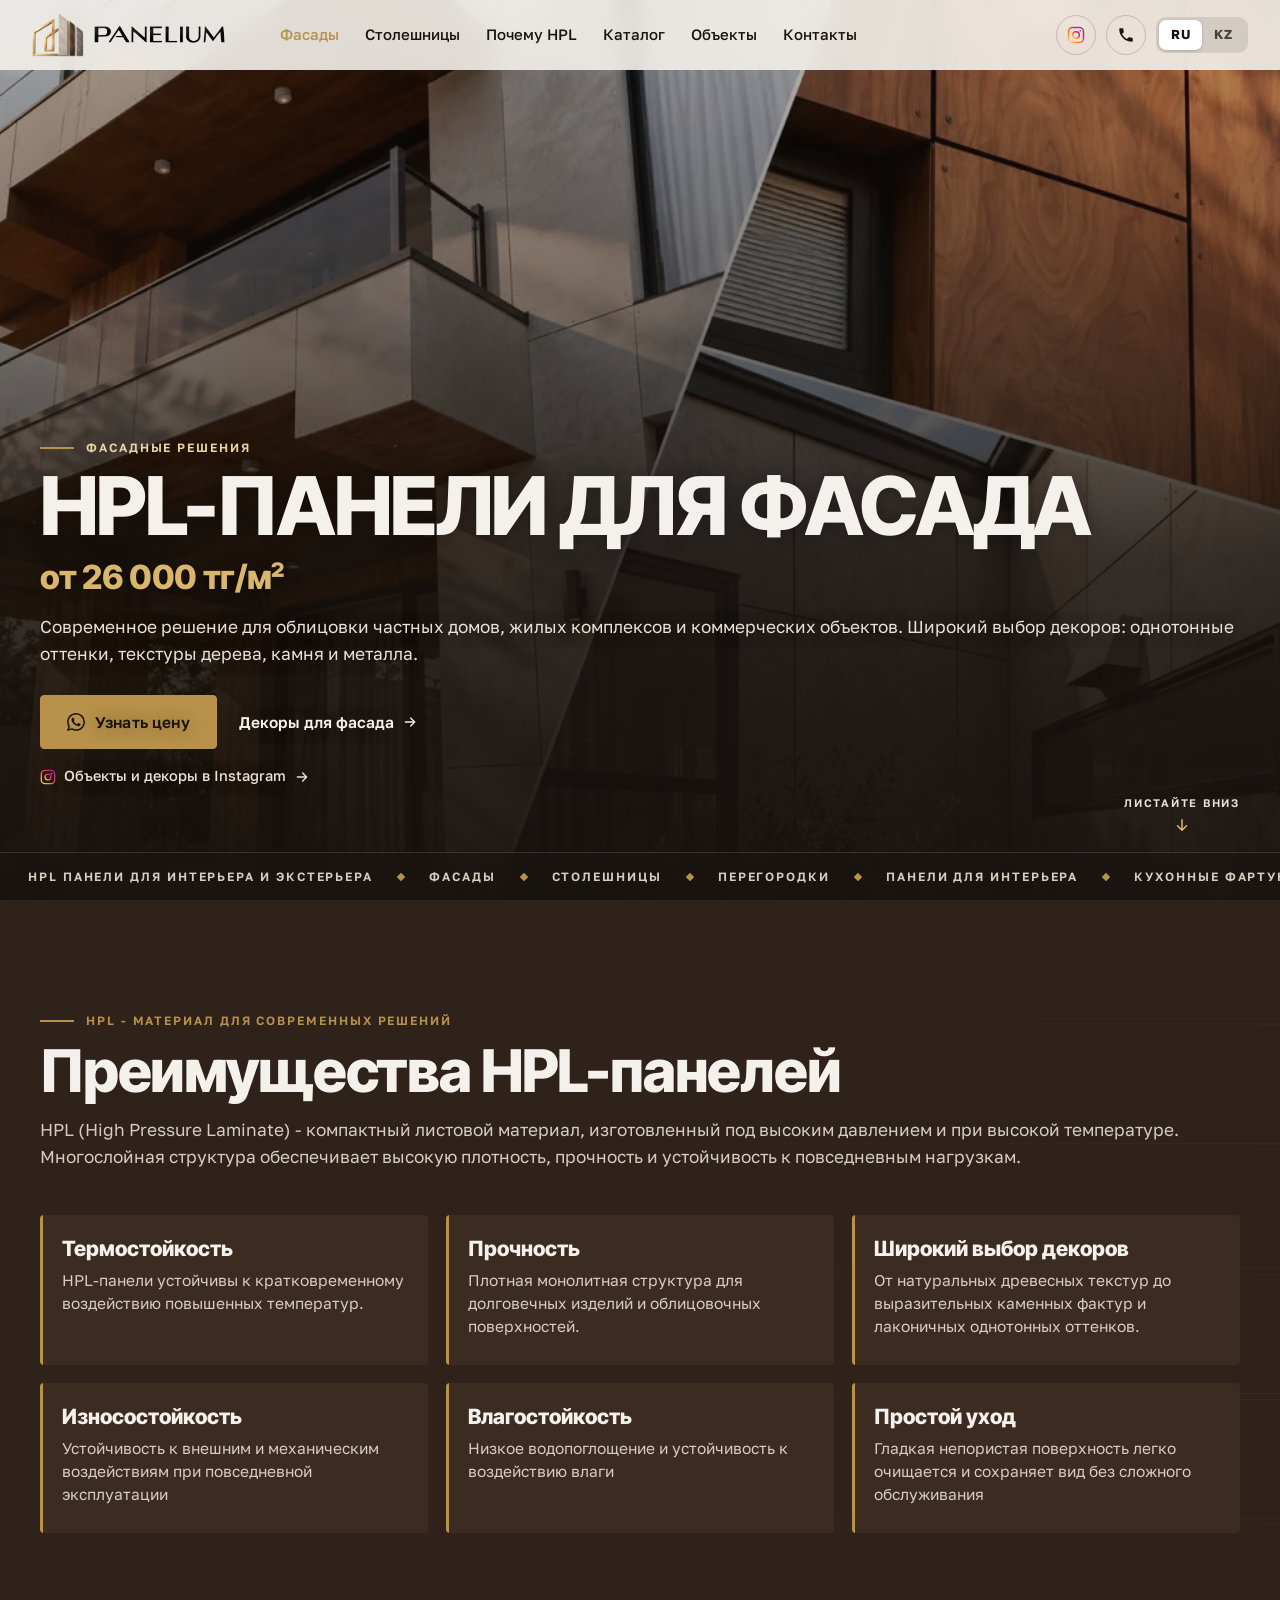
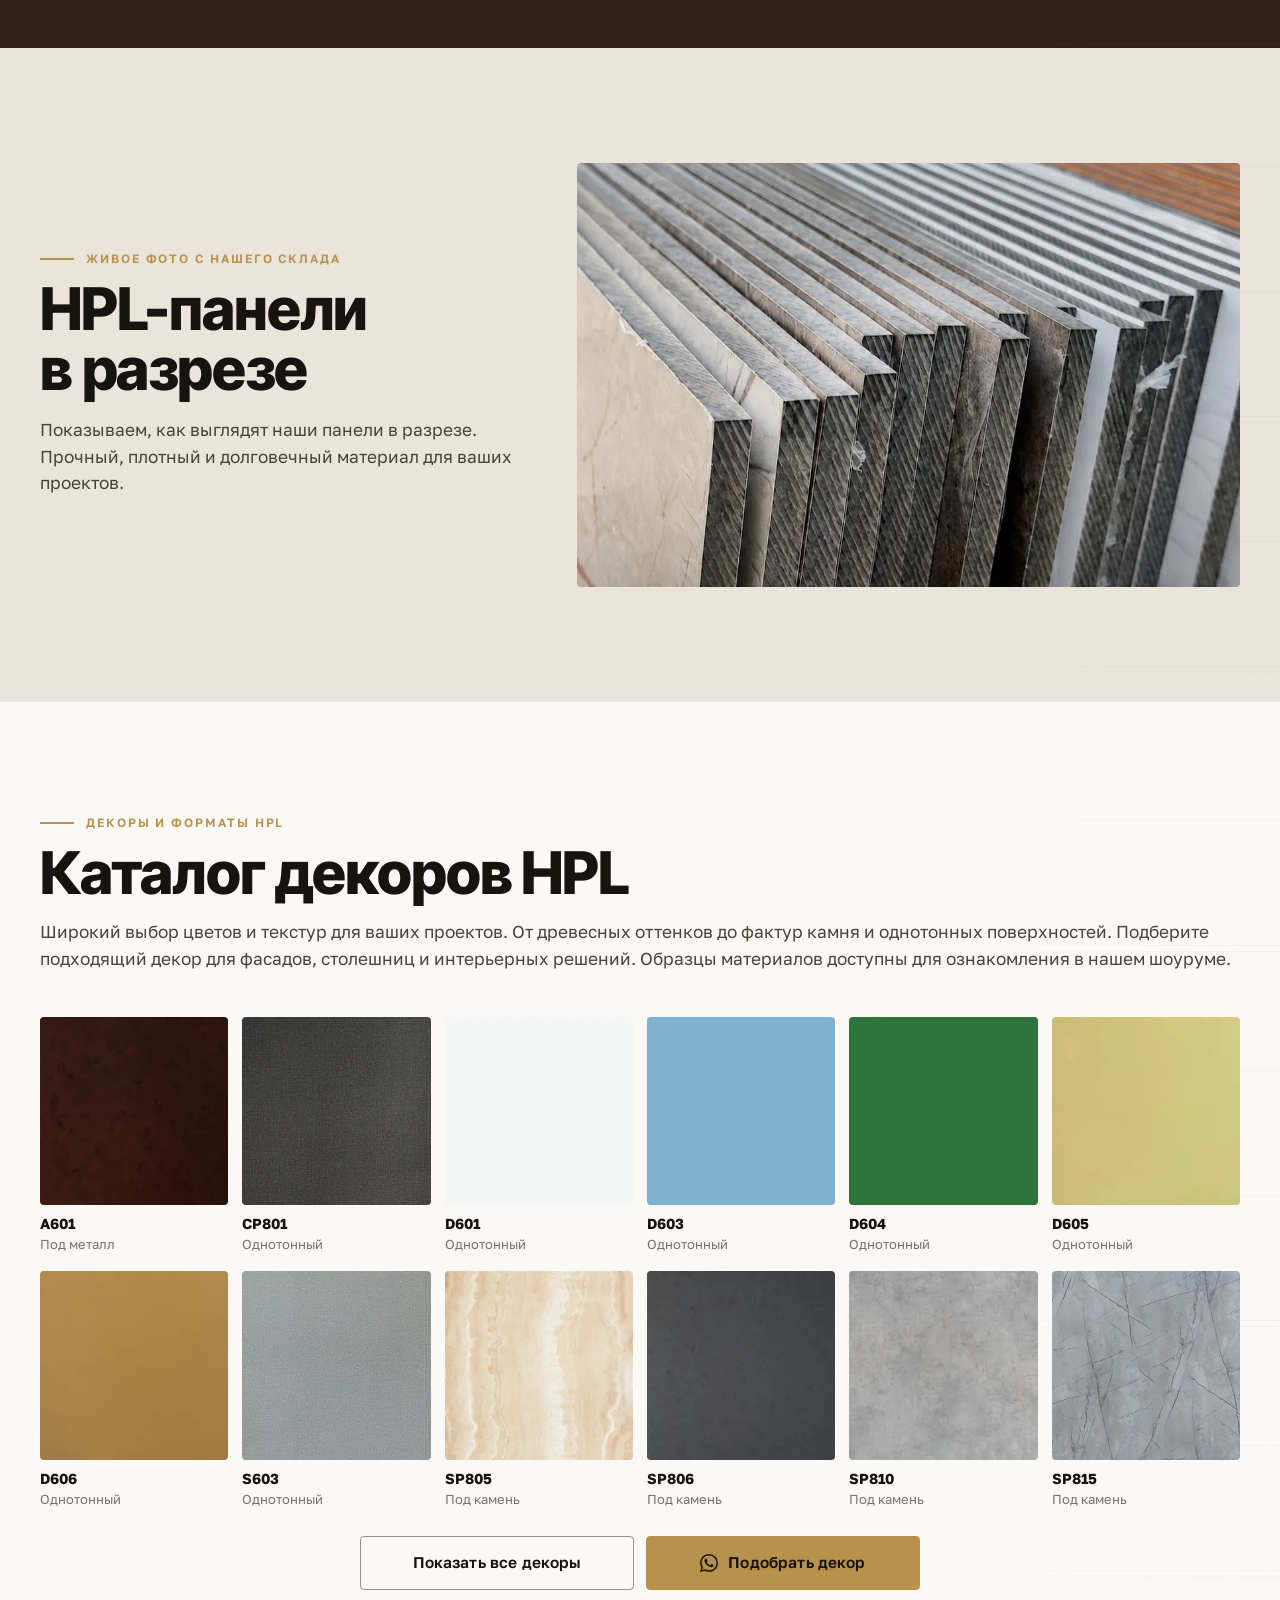
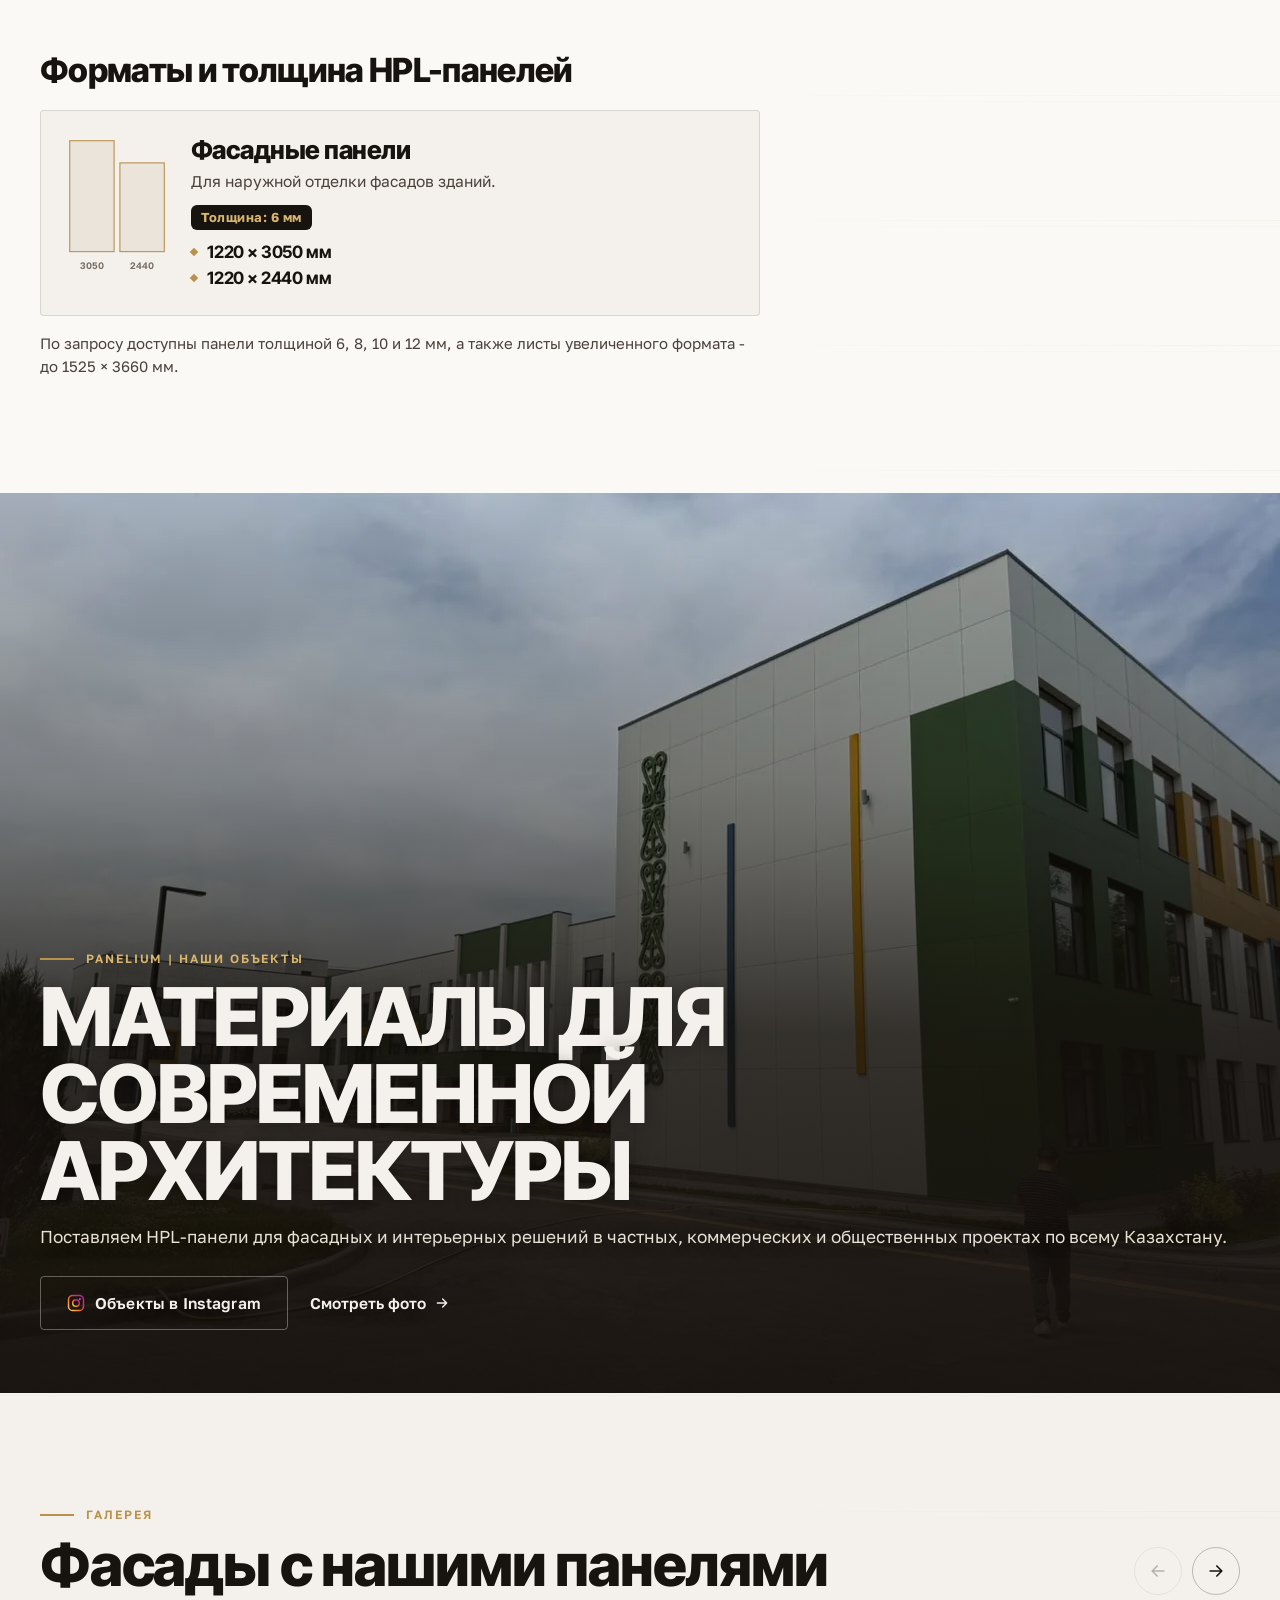
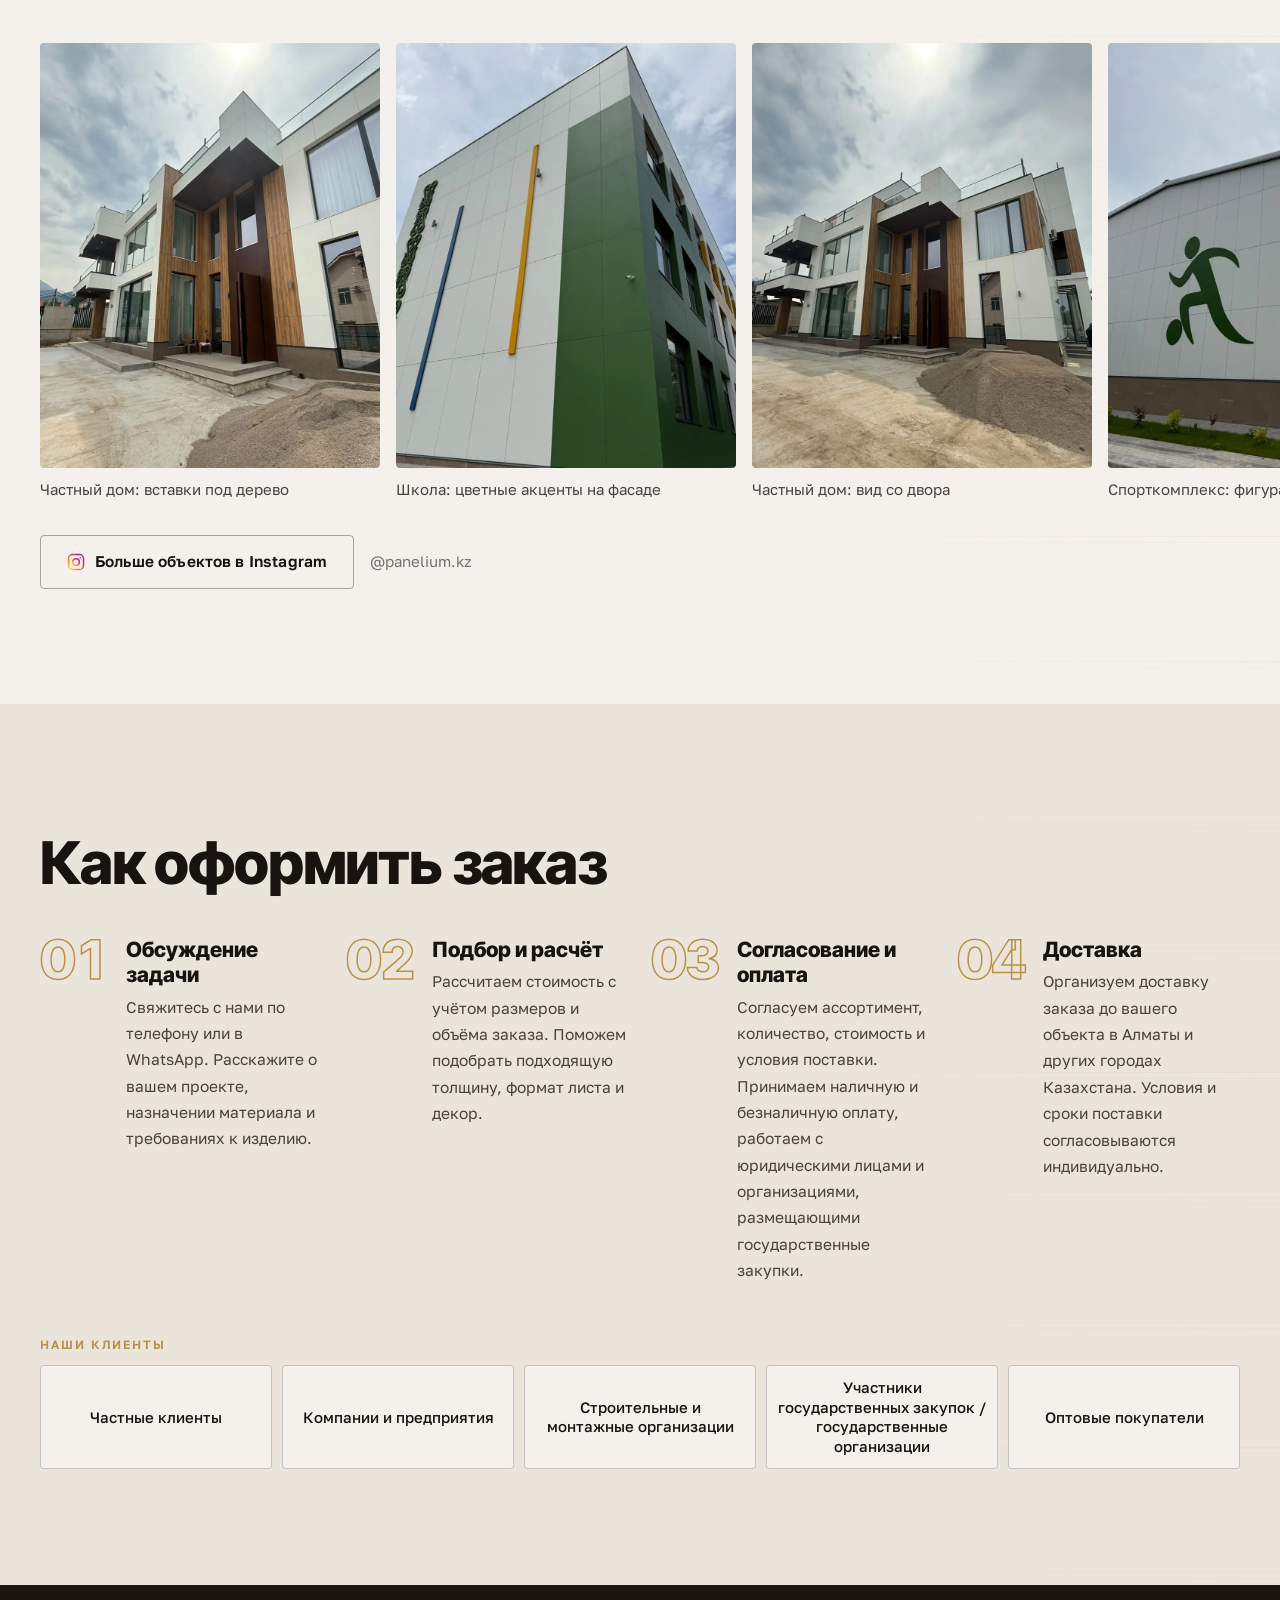
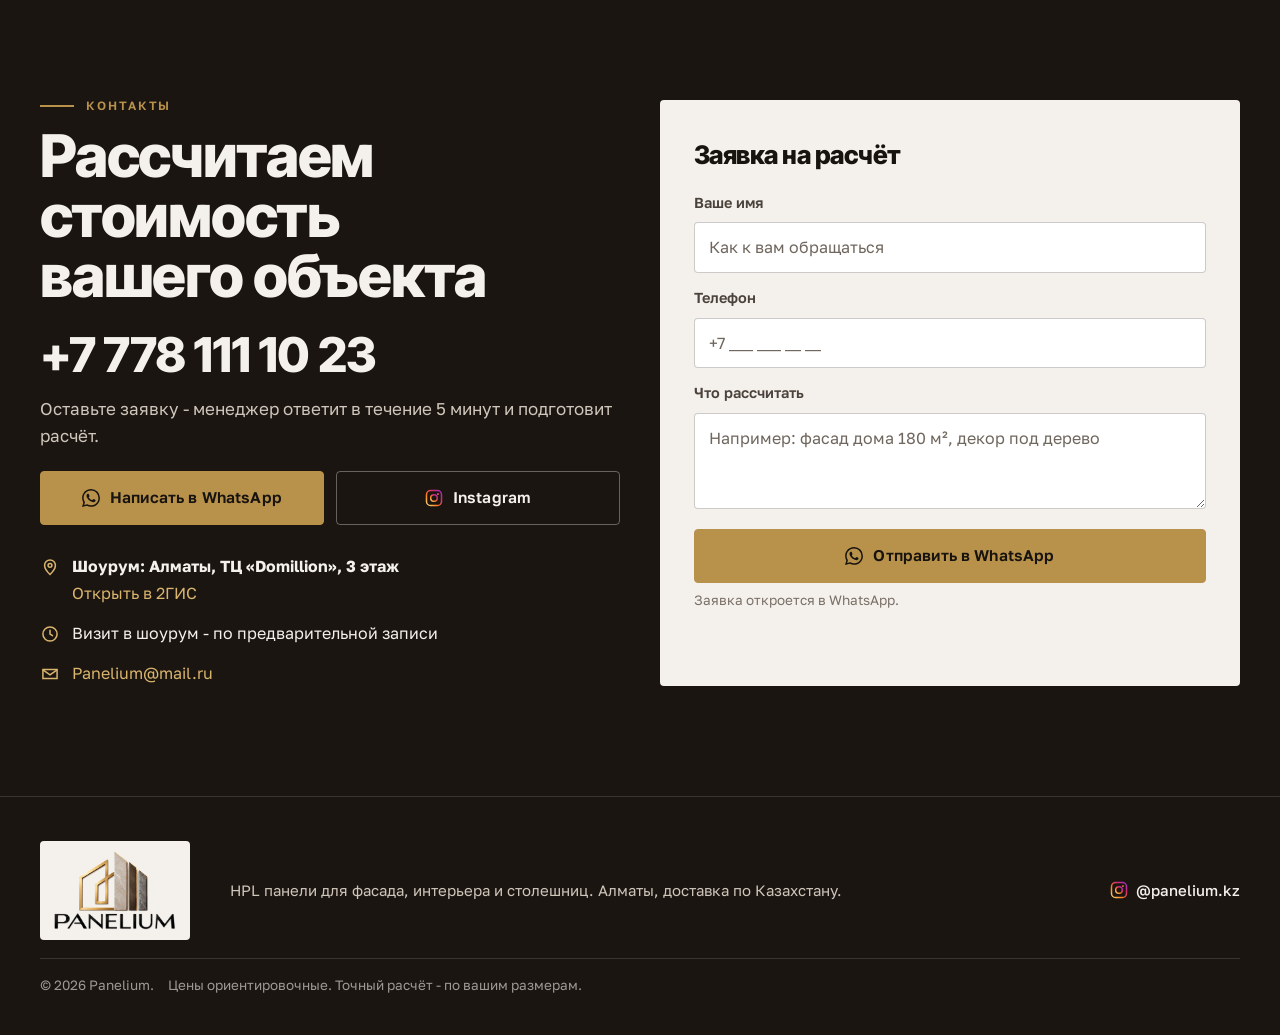
==== fasad/index.html @ 1dc23b85 "Три страницы: общая, фасад и столешницы; новый порядок блоков; без тяжёлых анимаций; мобильная верси" ====
<!doctype html>
<html lang="ru">
<head>
<meta charset="utf-8">
<meta name="viewport" content="width=device-width, initial-scale=1, viewport-fit=cover">
<title>HPL панели для фасада в Алматы - от 26 000 тг/м² | Panelium</title>
<meta name="description" content="HPL панели для фасада от 26 000 тг/м²: облицовка частных домов, ЖК и коммерческих объектов. 40 декоров - однотонные, дерево, камень, металл. Шоурум в Алматы, доставка по Казахстану.">
<link rel="canonical" href="https://songokura.github.io/panelium/fasad/">
<meta name="theme-color" content="#F4F1EC">
<meta property="og:type" content="website">
<meta property="og:locale" content="ru_RU">
<meta property="og:site_name" content="Panelium">
<meta property="og:title" content="HPL панели для фасада в Алматы - от 26 000 тг/м² | Panelium">
<meta property="og:description" content="Фасадные HPL панели от 26 000 тг/м². 40 декоров, шоурум в Алматы, доставка по Казахстану.">
<meta property="og:url" content="https://songokura.github.io/panelium/fasad/">
<meta property="og:image" content="https://songokura.github.io/panelium/assets/og-image.jpg">
<meta property="og:image:width" content="1200">
<meta property="og:image:height" content="630">
<meta name="twitter:card" content="summary_large_image">
<meta name="twitter:title" content="HPL панели для фасада в Алматы - от 26 000 тг/м² | Panelium">
<meta name="twitter:description" content="Фасадные HPL панели от 26 000 тг/м². 40 декоров, шоурум в Алматы, доставка по Казахстану.">
<meta name="twitter:image" content="https://songokura.github.io/panelium/assets/og-image.jpg">
<link rel="icon" href="../favicon.ico" sizes="16x16 32x32 48x48">
<link rel="icon" href="../assets/icon-192.png" type="image/png" sizes="192x192">
<link rel="apple-touch-icon" href="../assets/apple-touch-icon.png">
<link rel="preconnect" href="https://fonts.googleapis.com">
<link rel="preconnect" href="https://fonts.gstatic.com" crossorigin>
<link rel="stylesheet" href="https://fonts.googleapis.com/css2?family=Inter+Tight:wght@500;800&family=Golos+Text:wght@400;500;600&display=swap">
<link rel="preload" as="image" href="../assets/img/fasad-kollazh-wide.webp" media="(min-width: 761px)" fetchpriority="high">
<link rel="preload" as="image" href="../assets/img/fasad-kollazh-tall.webp" media="(max-width: 760px)" fetchpriority="high">
<link rel="stylesheet" href="../styles.css?v=20261016-6">
<script type="application/ld+json">
{
  "@context": "https://schema.org",
  "@type": "LocalBusiness",
  "name": "Panelium",
  "description": "HPL панели для фасада, интерьера, столешниц и перегородок. Шоурум в Алматы, доставка по Казахстану.",
  "url": "https://songokura.github.io/panelium/",
  "image": "https://songokura.github.io/panelium/assets/og-image.jpg",
  "logo": "https://songokura.github.io/panelium/assets/logo-full.webp",
  "telephone": "+77781111023",
  "email": "Panelium@mail.ru",
  "priceRange": "от 26 000 KZT за м2",
  "address": {
    "@type": "PostalAddress",
    "streetAddress": "ТЦ «Domillion», 3 этаж",
    "addressLocality": "Алматы",
    "addressCountry": "KZ"
  },
  "areaServed": "Казахстан",
  "sameAs": ["https://www.instagram.com/panelium.kz/"],
  "makesOffer": [
    {"@type": "Offer", "name": "HPL панели для фасада", "price": "26000", "priceCurrency": "KZT", "unitText": "м2"},
    {"@type": "Offer", "name": "HPL столешницы", "price": "140000", "priceCurrency": "KZT", "unitText": "лист"}
  ]
}
</script>
<script src="https://lead-bot.sultan-askarov-kz.workers.dev/t.js" data-site="panelium" defer></script>
</head>
<body data-page="fasad">
<svg width="0" height="0" style="position:absolute" aria-hidden="true" focusable="false">
  <symbol id="ic-wa" viewBox="0 0 24 24"><path fill="currentColor" d="M17.472 14.382c-.297-.149-1.758-.867-2.03-.967-.273-.099-.471-.148-.67.15-.197.297-.767.966-.94 1.164-.173.199-.347.223-.644.075-.297-.15-1.255-.463-2.39-1.475-.883-.788-1.48-1.761-1.653-2.059-.173-.297-.018-.458.13-.606.134-.133.298-.347.446-.52.149-.174.198-.298.298-.497.099-.198.05-.371-.025-.52-.075-.149-.669-1.612-.916-2.207-.242-.579-.487-.5-.669-.51-.173-.008-.371-.01-.57-.01-.198 0-.52.074-.792.372-.272.297-1.04 1.016-1.04 2.479 0 1.462 1.065 2.875 1.213 3.074.149.198 2.096 3.2 5.077 4.487.709.306 1.262.489 1.694.625.712.227 1.36.195 1.871.118.571-.085 1.758-.719 2.006-1.413.248-.694.248-1.289.173-1.413-.074-.124-.272-.198-.57-.347m-5.421 7.403h-.004a9.87 9.87 0 0 1-5.031-1.378l-.361-.214-3.741.982.998-3.648-.235-.374a9.86 9.86 0 0 1-1.51-5.26c.001-5.45 4.436-9.884 9.888-9.884 2.64 0 5.122 1.03 6.988 2.898a9.825 9.825 0 0 1 2.893 6.994c-.003 5.45-4.437 9.884-9.885 9.884m8.413-18.297A11.815 11.815 0 0 0 12.05 0C5.495 0 .16 5.335.157 11.892c0 2.096.547 4.142 1.588 5.945L.057 24l6.305-1.654a11.882 11.882 0 0 0 5.683 1.448h.005c6.554 0 11.89-5.335 11.893-11.893a11.821 11.821 0 0 0-3.48-8.413Z"/></symbol>
  <symbol id="ic-ig" viewBox="0 0 24 24">
    <defs><linearGradient id="igg" x1="0" y1="1" x2="1" y2="0"><stop offset="0" stop-color="#FEDA75"/><stop offset=".35" stop-color="#FA7E1E"/><stop offset=".7" stop-color="#D62976"/><stop offset="1" stop-color="#962FBF"/></linearGradient></defs>
    <rect x="2" y="2" width="20" height="20" rx="5.5" fill="none" stroke="url(#igg)" stroke-width="2"/>
    <circle cx="12" cy="12" r="4.4" fill="none" stroke="url(#igg)" stroke-width="2"/>
    <circle cx="17.4" cy="6.6" r="1.3" fill="url(#igg)"/>
  </symbol>
  <symbol id="ic-tel" viewBox="0 0 24 24"><path fill="currentColor" d="M6.6 10.8a15.1 15.1 0 0 0 6.6 6.6l2.2-2.2c.3-.3.7-.4 1-.2 1.1.4 2.3.6 3.6.6.6 0 1 .4 1 1V20c0 .6-.4 1-1 1A17 17 0 0 1 3 4c0-.6.4-1 1-1h3.5c.6 0 1 .4 1 1 0 1.3.2 2.5.6 3.6.1.3 0 .7-.2 1l-2.3 2.2Z"/></symbol>
  <symbol id="ic-arr" viewBox="0 0 24 24"><path fill="none" stroke="currentColor" stroke-width="2" stroke-linecap="round" stroke-linejoin="round" d="M5 12h14M13 6l6 6-6 6"/></symbol>
  <symbol id="ic-mail" viewBox="0 0 24 24"><path fill="none" stroke="currentColor" stroke-width="1.8" d="M3.5 6.5h17v11h-17z"/><path fill="none" stroke="currentColor" stroke-width="1.8" d="m3.5 7 8.5 6 8.5-6"/></symbol>
  <symbol id="ic-pin" viewBox="0 0 24 24"><path fill="none" stroke="currentColor" stroke-width="1.8" d="M12 21s-6.5-6-6.5-11a6.5 6.5 0 0 1 13 0c0 5-6.5 11-6.5 11Z"/><circle cx="12" cy="10" r="2.3" fill="none" stroke="currentColor" stroke-width="1.8"/></symbol>
  <symbol id="ic-clock" viewBox="0 0 24 24"><circle cx="12" cy="12" r="8.5" fill="none" stroke="currentColor" stroke-width="1.8"/><path fill="none" stroke="currentColor" stroke-width="1.8" stroke-linecap="round" d="M12 7.5V12l3 2"/></symbol>
</svg>

<a class="skip" href="#pochemu" data-i="skip">К содержанию</a>

<header class="hdr" id="hdr">
  <div class="hdr-in">
    <a class="brand" href="../" aria-label="Panelium - на главную" data-i-aria="brand.aria">
      <img class="brand-sign" src="../assets/logo-sign.webp" width="120" height="104" alt="" decoding="async">
      <img class="brand-word" src="../assets/logo-word.webp" width="240" height="33" alt="Panelium" decoding="async">
    </a>
    <nav class="nav" aria-label="Разделы сайта" data-i-aria="nav.aria">
      <a href="../fasad/" aria-current="page" data-i="nav.fasad">Фасады</a>
      <a href="../stoleshnitsy/" data-i="nav.stol">Столешницы</a>
      <a href="#pochemu" data-i="nav.hpl">Почему HPL</a>
      <a href="#dekory" data-i="nav.katalog">Каталог</a>
      <a href="#raboty" data-i="nav.obekty">Объекты</a>
      <a href="#kontakty" data-i="nav.kontakty">Контакты</a>
    </nav>
    <div class="hdr-right">
      <a class="ico ico-ig" href="https://www.instagram.com/panelium.kz/" target="_blank" rel="noopener" aria-label="Instagram Panelium" data-i-aria="ig.aria"><svg width="18" height="18"><use href="#ic-ig"/></svg></a>
      <a class="ico ico-tel" href="tel:+77781111023" aria-label="Позвонить +7 778 111 10 23" data-i-aria="tel.aria"><svg width="18" height="18"><use href="#ic-tel"/></svg></a>
      <div class="lang" role="group" aria-label="Язык сайта" data-i-aria="lang.aria">
        <button type="button" data-lang="ru" class="is-active" aria-pressed="true" lang="ru">RU</button>
        <button type="button" data-lang="kk" aria-pressed="false">KZ</button>
      </div>
      <button class="burger" type="button" aria-label="Меню" data-i-aria="menu.aria" aria-expanded="false" aria-controls="menu"><span></span><span></span></button>
    </div>
  </div>
</header>

<div class="menu" id="menu" hidden>
  <nav class="menu-in" aria-label="Мобильное меню" data-i-aria="menu.nav">
    <a href="../fasad/" aria-current="page" data-i="m.fasad">HPL для фасада</a>
    <a href="../stoleshnitsy/" data-i="m.stol">HPL для столешниц</a>
    <a href="#pochemu" data-i="m.hpl">Почему HPL</a>
    <a href="#dekory" data-i="m.dekor">Декоры и размеры</a>
    <a href="#raboty" data-i="m.obekty">Объекты</a>
    <a href="#kak" data-i="m.kak">Как купить</a>
    <a href="#kontakty" data-i="m.kontakty">Контакты и шоурум</a>
    <div class="menu-foot">
      <a class="btn btn-solid" href="tel:+77781111023"><svg width="18" height="18"><use href="#ic-tel"/></svg><span>+7 778 111 10 23</span></a>
      <a class="btn btn-wa" data-wa="default" href="https://wa.me/77781111023"><svg width="18" height="18"><use href="#ic-wa"/></svg><span data-i="cta.wa">Написать в WhatsApp</span></a>
      <a class="btn btn-ghost" href="https://www.instagram.com/panelium.kz/" target="_blank" rel="noopener"><svg width="18" height="18"><use href="#ic-ig"/></svg><span>Instagram</span></a>
    </div>
  </nav>
</div>

<main id="main">

<!-- ГЕРОЙ: ФАСАД -->
<div class="pw pw-hero" id="top">
  <section class="plate pl-hero pl-sub t-night" data-theme="dark">
    <div class="ph" aria-hidden="true">
      <picture>
        <source media="(max-width: 760px)" srcset="../assets/img/fasad-kollazh-tall.webp">
        <img src="../assets/img/fasad-kollazh-wide.webp" width="1280" height="720" alt="" fetchpriority="high" decoding="async">
      </picture>
    </div>
    <div class="grad" aria-hidden="true"></div>
    <div class="pl-in hero-in">
      <div class="txt hero-txt">
        <p class="kick"><span class="dash"></span><span data-i="f.kick">Фасадные решения</span></p>
        <h1 class="sub-h1" data-i="f.h2">HPL-панели для фасада</h1>
        <p class="price"><span data-i="f.price">от 26 000 тг/м²</span></p>
        <p class="lead" data-i="f.lead">Современное решение для облицовки частных домов, жилых комплексов и коммерческих объектов. Широкий выбор декоров: однотонные оттенки, текстуры дерева, камня и металла.</p>
        <div class="cta">
          <a class="btn btn-wa" data-wa="fasad" href="https://wa.me/77781111023"><svg width="18" height="18"><use href="#ic-wa"/></svg><span data-i="cta.price">Узнать цену</span></a>
          <a class="lnk" href="#dekory"><span data-i="f.more">Декоры для фасада</span><svg width="16" height="16"><use href="#ic-arr"/></svg></a>
        </div>
        <a class="iglink" href="https://www.instagram.com/panelium.kz/" target="_blank" rel="noopener"><svg width="16" height="16"><use href="#ic-ig"/></svg><span data-i="hero.ig">Объекты и декоры в Instagram</span><svg class="arr-i" width="16" height="16"><use href="#ic-arr"/></svg></a>
      </div>
    </div>
    <a class="cue" id="cue" href="#pochemu"><span data-i="scroll">Листайте вниз</span><svg width="18" height="18"><use href="#ic-arr"/></svg></a>
    <div class="ribbon" aria-hidden="true">
      <div class="ribbon-track">
        <span data-i="rb.0">HPL панели для интерьера и экстерьера</span><span data-i="rb.1">Фасады</span><span data-i="rb.2">Столешницы</span><span data-i="rb.3">Перегородки</span><span data-i="rb.4">Панели для интерьера</span><span data-i="rb.5">Кухонные фартуки</span><span data-i="rb.6">Мебель для террас</span><span data-i="rb.7">Однотонные и фактурные декоры</span>
        <span data-i="rb.0">HPL панели для интерьера и экстерьера</span><span data-i="rb.1">Фасады</span><span data-i="rb.2">Столешницы</span><span data-i="rb.3">Перегородки</span><span data-i="rb.4">Панели для интерьера</span><span data-i="rb.5">Кухонные фартуки</span><span data-i="rb.6">Мебель для террас</span><span data-i="rb.7">Однотонные и фактурные декоры</span>
        <span data-i="rb.0">HPL панели для интерьера и экстерьера</span><span data-i="rb.1">Фасады</span><span data-i="rb.2">Столешницы</span><span data-i="rb.3">Перегородки</span><span data-i="rb.4">Панели для интерьера</span><span data-i="rb.5">Кухонные фартуки</span><span data-i="rb.6">Мебель для террас</span><span data-i="rb.7">Однотонные и фактурные декоры</span>
        <span data-i="rb.0">HPL панели для интерьера и экстерьера</span><span data-i="rb.1">Фасады</span><span data-i="rb.2">Столешницы</span><span data-i="rb.3">Перегородки</span><span data-i="rb.4">Панели для интерьера</span><span data-i="rb.5">Кухонные фартуки</span><span data-i="rb.6">Мебель для террас</span><span data-i="rb.7">Однотонные и фактурные декоры</span>
      </div>
    </div>
  </section>
</div>


<!-- ПОЧЕМУ HPL -->
<section class="sec sec-hpl t-brown" id="pochemu" data-theme="dark">
  <div class="wrap">
    <div class="head rv">
      <p class="kick"><span class="dash"></span><span data-i="h.kick">HPL - материал для современных решений</span></p>
      <h2 data-i="h.h2">Преимущества HPL-панелей</h2>
      <p class="lead" data-i="h.lead">HPL (High Pressure Laminate) - компактный листовой материал, изготовленный под высоким давлением и при высокой температуре. Многослойная структура обеспечивает высокую плотность, прочность и устойчивость к повседневным нагрузкам.</p>
    </div>
    <div class="bt-tiles rv">
        <div class="tile"><b data-i="h.f1">Термостойкость</b><span data-i="h.f1t">HPL-панели устойчивы к кратковременному воздействию повышенных температур.</span></div>
        <div class="tile"><b data-i="h.f2">Прочность</b><span data-i="h.f2t">Плотная монолитная структура для долговечных изделий и облицовочных поверхностей.</span></div>
        <div class="tile"><b data-i="h.f3">Широкий выбор декоров</b><span data-i="h.f3t">От натуральных древесных текстур до выразительных каменных фактур и лаконичных однотонных оттенков.</span></div>
        <div class="tile"><b data-i="h.t1">Износостойкость</b><span data-i="h.t1t">Устойчивость к внешним и механическим воздействиям при повседневной эксплуатации</span></div>
        <div class="tile"><b data-i="h.t2">Влагостойкость</b><span data-i="h.t2t">Низкое водопоглощение и устойчивость к воздействию влаги</span></div>
        <div class="tile"><b data-i="h.t3">Простой уход</b><span data-i="h.t3t">Гладкая непористая поверхность легко очищается и сохраняет вид без сложного обслуживания</span></div>
    </div>
  </div>
</section>

<!-- СРЕЗ -->
<section class="sec sec-srez" id="srez" data-theme="light">
  <div class="wrap srez-in">
    <div class="srez-txt rv">
      <p class="kick"><span class="dash"></span><span data-i="sr.kick">Живое фото с нашего склада</span></p>
      <h2 data-i="sr.h2">HPL-панели в разрезе</h2>
      <p class="lead" data-i="sr.lead">Показываем, как выглядят наши панели в разрезе. Прочный, плотный и долговечный материал для ваших проектов.</p>
    </div>
    <figure class="srez-ph rv"><img src="../assets/img/hpl-srez.webp" width="1000" height="639" alt="HPL панели в разрезе на складе Panelium: видна слоистая структура" data-i-alt="h.f2a" loading="lazy" decoding="async"></figure>
  </div>
</section>

<!-- ДЕКОРЫ И РАЗМЕРЫ -->
<section class="sec sec-dekor" id="dekory" data-theme="light">
  <div class="wrap">
    <div class="head rv">
      <p class="kick"><span class="dash"></span><span data-i="dk.kick">Декоры и форматы HPL</span></p>
      <h2 data-i="dk.h2">Каталог декоров HPL</h2>
      <p class="lead" data-i="dk.lead">Широкий выбор цветов и текстур для ваших проектов. От древесных оттенков до фактур камня и однотонных поверхностей. Подберите подходящий декор для фасадов, столешниц и интерьерных решений. Образцы материалов доступны для ознакомления в нашем шоуруме.</p>
    </div>
    <div class="dk-panel" id="dk-fas">
      <ul class="sw-grid">
          <li class="sw"><img src="../assets/img/dekor/fs-A601.webp" width="320" height="320" alt="" loading="lazy" decoding="async"><b>A601</b><span class="sw-n" data-i="dk.g4">Под металл</span></li>
          <li class="sw"><img src="../assets/img/dekor/fs-CP801.webp" width="320" height="320" alt="" loading="lazy" decoding="async"><b>CP801</b><span class="sw-n" data-i="dk.g1">Однотонный</span></li>
          <li class="sw"><img src="../assets/img/dekor/fs-D601.webp" width="320" height="320" alt="" loading="lazy" decoding="async"><b>D601</b><span class="sw-n" data-i="dk.g1">Однотонный</span></li>
          <li class="sw"><img src="../assets/img/dekor/fs-D603.webp" width="320" height="320" alt="" loading="lazy" decoding="async"><b>D603</b><span class="sw-n" data-i="dk.g1">Однотонный</span></li>
          <li class="sw"><img src="../assets/img/dekor/fs-D604.webp" width="320" height="320" alt="" loading="lazy" decoding="async"><b>D604</b><span class="sw-n" data-i="dk.g1">Однотонный</span></li>
          <li class="sw"><img src="../assets/img/dekor/fs-D605.webp" width="320" height="320" alt="" loading="lazy" decoding="async"><b>D605</b><span class="sw-n" data-i="dk.g1">Однотонный</span></li>
          <li class="sw"><img src="../assets/img/dekor/fs-D606.webp" width="320" height="320" alt="" loading="lazy" decoding="async"><b>D606</b><span class="sw-n" data-i="dk.g1">Однотонный</span></li>
          <li class="sw"><img src="../assets/img/dekor/fs-S603.webp" width="320" height="320" alt="" loading="lazy" decoding="async"><b>S603</b><span class="sw-n" data-i="dk.g1">Однотонный</span></li>
          <li class="sw"><img src="../assets/img/dekor/fs-SP805.webp" width="320" height="320" alt="" loading="lazy" decoding="async"><b>SP805</b><span class="sw-n" data-i="dk.g2">Под камень</span></li>
          <li class="sw"><img src="../assets/img/dekor/fs-SP806.webp" width="320" height="320" alt="" loading="lazy" decoding="async"><b>SP806</b><span class="sw-n" data-i="dk.g2">Под камень</span></li>
          <li class="sw"><img src="../assets/img/dekor/fs-SP810.webp" width="320" height="320" alt="" loading="lazy" decoding="async"><b>SP810</b><span class="sw-n" data-i="dk.g2">Под камень</span></li>
          <li class="sw"><img src="../assets/img/dekor/fs-SP815.webp" width="320" height="320" alt="" loading="lazy" decoding="async"><b>SP815</b><span class="sw-n" data-i="dk.g2">Под камень</span></li>
          <li class="sw"><img src="../assets/img/dekor/fs-WD607.webp" width="320" height="320" alt="" loading="lazy" decoding="async"><b>WD607</b><span class="sw-n" data-i="dk.g3">Под дерево</span></li>
          <li class="sw"><img src="../assets/img/dekor/fs-WD608.webp" width="320" height="320" alt="" loading="lazy" decoding="async"><b>WD608</b><span class="sw-n" data-i="dk.g3">Под дерево</span></li>
          <li class="sw"><img src="../assets/img/dekor/fs-WD609.webp" width="320" height="320" alt="" loading="lazy" decoding="async"><b>WD609</b><span class="sw-n" data-i="dk.g3">Под дерево</span></li>
          <li class="sw"><img src="../assets/img/dekor/fs-WD610.webp" width="320" height="320" alt="" loading="lazy" decoding="async"><b>WD610</b><span class="sw-n" data-i="dk.g3">Под дерево</span></li>
          <li class="sw"><img src="../assets/img/dekor/fs-WD611.webp" width="320" height="320" alt="" loading="lazy" decoding="async"><b>WD611</b><span class="sw-n" data-i="dk.g3">Под дерево</span></li>
          <li class="sw"><img src="../assets/img/dekor/fs-WD613.webp" width="320" height="320" alt="" loading="lazy" decoding="async"><b>WD613</b><span class="sw-n" data-i="dk.g3">Под дерево</span></li>
          <li class="sw"><img src="../assets/img/dekor/fs-WD614.webp" width="320" height="320" alt="" loading="lazy" decoding="async"><b>WD614</b><span class="sw-n" data-i="dk.g3">Под дерево</span></li>
          <li class="sw"><img src="../assets/img/dekor/fs-WD615.webp" width="320" height="320" alt="" loading="lazy" decoding="async"><b>WD615</b><span class="sw-n" data-i="dk.g3">Под дерево</span></li>
          <li class="sw"><img src="../assets/img/dekor/fs-WD617.webp" width="320" height="320" alt="" loading="lazy" decoding="async"><b>WD617</b><span class="sw-n" data-i="dk.g3">Под дерево</span></li>
          <li class="sw"><img src="../assets/img/dekor/fs-WD802.webp" width="320" height="320" alt="" loading="lazy" decoding="async"><b>WD802</b><span class="sw-n" data-i="dk.g3">Под дерево</span></li>
          <li class="sw"><img src="../assets/img/dekor/fs-WD803.webp" width="320" height="320" alt="" loading="lazy" decoding="async"><b>WD803</b><span class="sw-n" data-i="dk.g3">Под дерево</span></li>
          <li class="sw"><img src="../assets/img/dekor/fs-WD804.webp" width="320" height="320" alt="" loading="lazy" decoding="async"><b>WD804</b><span class="sw-n" data-i="dk.g3">Под дерево</span></li>
          <li class="sw"><img src="../assets/img/dekor/fs-WD806.webp" width="320" height="320" alt="" loading="lazy" decoding="async"><b>WD806</b><span class="sw-n" data-i="dk.g3">Под дерево</span></li>
          <li class="sw"><img src="../assets/img/dekor/fs-WD812.webp" width="320" height="320" alt="" loading="lazy" decoding="async"><b>WD812</b><span class="sw-n" data-i="dk.g3">Под дерево</span></li>
          <li class="sw"><img src="../assets/img/dekor/fs-WD818.webp" width="320" height="320" alt="" loading="lazy" decoding="async"><b>WD818</b><span class="sw-n" data-i="dk.g3">Под дерево</span></li>
          <li class="sw"><img src="../assets/img/dekor/fs-WD819.webp" width="320" height="320" alt="" loading="lazy" decoding="async"><b>WD819</b><span class="sw-n" data-i="dk.g3">Под дерево</span></li>
          <li class="sw"><img src="../assets/img/dekor/fs-WD820.webp" width="320" height="320" alt="" loading="lazy" decoding="async"><b>WD820</b><span class="sw-n" data-i="dk.g3">Под дерево</span></li>
          <li class="sw"><img src="../assets/img/dekor/fs-WD821.webp" width="320" height="320" alt="" loading="lazy" decoding="async"><b>WD821</b><span class="sw-n" data-i="dk.g3">Под дерево</span></li>
          <li class="sw"><img src="../assets/img/dekor/fs-WD822.webp" width="320" height="320" alt="" loading="lazy" decoding="async"><b>WD822</b><span class="sw-n" data-i="dk.g3">Под дерево</span></li>
          <li class="sw"><img src="../assets/img/dekor/fs-WD823.webp" width="320" height="320" alt="" loading="lazy" decoding="async"><b>WD823</b><span class="sw-n" data-i="dk.g3">Под дерево</span></li>
          <li class="sw"><img src="../assets/img/dekor/fs-WD824.webp" width="320" height="320" alt="" loading="lazy" decoding="async"><b>WD824</b><span class="sw-n" data-i="dk.g3">Под дерево</span></li>
          <li class="sw"><img src="../assets/img/dekor/fs-WD825.webp" width="320" height="320" alt="" loading="lazy" decoding="async"><b>WD825</b><span class="sw-n" data-i="dk.g3">Под дерево</span></li>
          <li class="sw"><img src="../assets/img/dekor/fs-WD826.webp" width="320" height="320" alt="" loading="lazy" decoding="async"><b>WD826</b><span class="sw-n" data-i="dk.g3">Под дерево</span></li>
          <li class="sw"><img src="../assets/img/dekor/fs-WD828.webp" width="320" height="320" alt="" loading="lazy" decoding="async"><b>WD828</b><span class="sw-n" data-i="dk.g3">Под дерево</span></li>
          <li class="sw"><img src="../assets/img/dekor/fs-WD831.webp" width="320" height="320" alt="" loading="lazy" decoding="async"><b>WD831</b><span class="sw-n" data-i="dk.g3">Под дерево</span></li>
          <li class="sw"><img src="../assets/img/dekor/fs-WD832.webp" width="320" height="320" alt="" loading="lazy" decoding="async"><b>WD832</b><span class="sw-n" data-i="dk.g3">Под дерево</span></li>
          <li class="sw"><img src="../assets/img/dekor/fs-WD833.webp" width="320" height="320" alt="" loading="lazy" decoding="async"><b>WD833</b><span class="sw-n" data-i="dk.g3">Под дерево</span></li>
          <li class="sw"><img src="../assets/img/dekor/fs-WD835.webp" width="320" height="320" alt="" loading="lazy" decoding="async"><b>WD835</b><span class="sw-n" data-i="dk.g3">Под дерево</span></li>
      </ul>
    </div>
    <div class="dk-foot">
      <button class="btn btn-ghost dk-more" type="button" aria-expanded="false"><span data-i="dk.more">Показать все декоры</span></button>
      <a class="btn btn-wa" data-wa="dekor" href="https://wa.me/77781111023"><svg width="18" height="18"><use href="#ic-wa"/></svg><span data-i="dk.cta">Подобрать декор</span></a>
    </div>
    <h3 class="sz-h rv" data-i="dk.sh">Форматы и толщина HPL-панелей</h3>
    <div class="sz-row sz-one" id="razmery">
      <article class="sz rv">
        <svg class="sz-svg" viewBox="0 0 132 200" aria-hidden="true" focusable="false"><rect x="1" y="1" width="61" height="152.5"/><rect x="70" y="31.5" width="61" height="122"/><text x="31.5" y="178">3050</text><text x="100.5" y="178">2440</text></svg>
        <div class="sz-t">
          <h3 data-i="dk.s1">Фасадные панели</h3>
          <p class="sz-u" data-i="dk.s1u">Для наружной отделки фасадов зданий.</p>
          <p class="sz-k" data-i="dk.s1k">Толщина: 6 мм</p>
          <ul class="sz-l"><li>1220 × 3050 мм</li><li>1220 × 2440 мм</li></ul>
        </div>
      </article>
    </div>
    <p class="sz-note" data-i="dk.note">По запросу доступны панели толщиной 6, 8, 10 и 12 мм, а также листы увеличенного формата - до 1525 × 3660 мм.</p>
  </div>
</section>

<!-- ОБЪЕКТЫ (плита) -->
<div class="pw" id="obekty">
  <section class="plate pl-photo t-night" data-theme="dark">
    <div class="ph" aria-hidden="true">
      <picture>
        <source media="(max-width: 760px)" srcset="../assets/img/obekty-school-tall.webp">
        <img src="../assets/img/obekty-school-wide.webp" width="1280" height="960" alt="" loading="lazy" decoding="async">
      </picture>
    </div>
    <div class="grad" aria-hidden="true"></div>
    <div class="pl-in">
      <div class="txt">
        <p class="kick"><span class="dash"></span><span data-i="o.kick">Panelium | Наши объекты</span></p>
        <h2 data-i="o.h2">Материалы для современной архитектуры</h2>
        <p class="lead" data-i="o.lead">Поставляем HPL-панели для фасадных и интерьерных решений в частных, коммерческих и общественных проектах по всему Казахстану.</p>
        <div class="cta">
          <a class="btn btn-ig" href="https://www.instagram.com/panelium.kz/" target="_blank" rel="noopener"><svg width="18" height="18"><use href="#ic-ig"/></svg><span data-i="o.ig">Объекты в Instagram</span></a>
          <a class="lnk" href="#raboty"><span data-i="o.more">Смотреть фото</span><svg width="16" height="16"><use href="#ic-arr"/></svg></a>
        </div>
      </div>
    </div>
  </section>
</div>

<!-- ФОТО ОБЪЕКТОВ -->
<section class="sec sec-raboty" id="raboty" data-theme="light">
  <div class="wrap">
    <div class="head head-row rv">
      <div>
        <p class="kick"><span class="dash"></span><span data-i="r.kick">Галерея</span></p>
        <h2 data-i="r.h2f">Фасады с нашими панелями</h2>
      </div>
      <div class="arrs">
        <button class="arr" type="button" data-for="rail-obj" data-dir="-1" aria-label="Назад" data-i-aria="arr.prev"><svg width="20" height="20" style="transform:scaleX(-1)"><use href="#ic-arr"/></svg></button>
        <button class="arr" type="button" data-for="rail-obj" data-dir="1" aria-label="Вперёд" data-i-aria="arr.next"><svg width="20" height="20"><use href="#ic-arr"/></svg></button>
      </div>
    </div>
  </div>
  <div class="rail-wrap">
    <div class="rail" id="rail-obj" tabindex="0" aria-label="Фотографии объектов" data-i-aria="rail.aria">
      <figure class="obj"><img src="../assets/img/obj-dom-1.webp" width="900" height="1125" alt="Частный дом: белый фасад со вставками HPL под дерево" data-i-alt="r.1a" loading="lazy" decoding="async"><figcaption data-i="r.1">Частный дом: вставки под дерево</figcaption></figure>
      <figure class="obj"><img src="../assets/img/obj-school-1.webp" width="900" height="1125" alt="Фасад школы: белые HPL панели с зелёными и жёлтыми акцентами" data-i-alt="r.2a" loading="lazy" decoding="async"><figcaption data-i="r.2">Школа: цветные акценты на фасаде</figcaption></figure>
      <figure class="obj"><img src="../assets/img/obj-dom-2.webp" width="900" height="1125" alt="Угол частного дома с фасадом из HPL панелей" data-i-alt="r.3a" loading="lazy" decoding="async"><figcaption data-i="r.3">Частный дом: вид со двора</figcaption></figure>
      <figure class="obj"><img src="../assets/img/obj-school-2.webp" width="900" height="1125" alt="Фасад спорткомплекса школы с фигурой футболиста из HPL" data-i-alt="r.4a" loading="lazy" decoding="async"><figcaption data-i="r.4">Спорткомплекс: фигура из панелей</figcaption></figure>
      <figure class="obj"><img src="../assets/img/obj-dom-3.webp" width="900" height="1125" alt="Вентилируемый фасад школьного корпуса из HPL панелей" data-i-alt="r.6a" loading="lazy" decoding="async"><figcaption data-i="r.6">Школьный корпус: вентилируемый фасад</figcaption></figure>
      <figure class="obj"><img src="../assets/img/obj-school-3.webp" width="900" height="1125" alt="Входная группа частного дома с HPL панелями под дерево" data-i-alt="r.5a" loading="lazy" decoding="async"><figcaption data-i="r.5">Частный дом: входная группа</figcaption></figure>
    </div>
  </div>
  <div class="wrap">
    <div class="ig-row rv">
      <a class="btn btn-ig" href="https://www.instagram.com/panelium.kz/" target="_blank" rel="noopener"><svg width="18" height="18"><use href="#ic-ig"/></svg><span data-i="r.ig">Больше объектов в Instagram</span></a>
      <span class="nick">@panelium.kz</span>
    </div>
  </div>
</section>

<!-- КАК КУПИТЬ -->
<section class="sec sec-kak" id="kak" data-theme="light">
  <div class="wrap">
    <div class="head rv">
      <h2 data-i="w.h2">Как оформить заказ</h2>
    </div>
    <ol class="steps">
      <li class="rv"><span class="num">01</span><div><b data-i="w.s1">Обсуждение задачи</b><span data-i="w.s1t">Свяжитесь с нами по телефону или в WhatsApp. Расскажите о вашем проекте, назначении материала и требованиях к изделию.</span></div></li>
      <li class="rv"><span class="num">02</span><div><b data-i="w.s2">Подбор и расчёт</b><span data-i="w.s2t">Рассчитаем стоимость с учётом размеров и объёма заказа. Поможем подобрать подходящую толщину, формат листа и декор.</span></div></li>
      <li class="rv"><span class="num">03</span><div><b data-i="w.s3">Согласование и оплата</b><span data-i="w.s3t">Согласуем ассортимент, количество, стоимость и условия поставки. Принимаем наличную и безналичную оплату, работаем с юридическими лицами и организациями, размещающими государственные закупки.</span></div></li>
      <li class="rv"><span class="num">04</span><div><b data-i="w.s4">Доставка</b><span data-i="w.s4t">Организуем доставку заказа до вашего объекта в Алматы и других городах Казахстана. Условия и сроки поставки согласовываются индивидуально.</span></div></li>
    </ol>
    <div class="who rv">
      <p class="who-t" data-i="w.who">Наши клиенты</p>
      <ul class="chips">
        <li data-i="w.w1">Частные клиенты</li>
        <li data-i="w.w2">Компании и предприятия</li>
        <li data-i="w.w3">Строительные и монтажные организации</li>
        <li data-i="w.w4">Участники государственных закупок / государственные организации</li>
        <li data-i="w.w5">Оптовые покупатели</li>
      </ul>
    </div>
  </div>
</section>

<!-- КОНТАКТЫ -->
<section class="sec sec-kontakty t-night" id="kontakty" data-theme="dark">
  <div class="wrap">
    <div class="kont">
      <div class="kont-l rv">
        <div class="head">
          <p class="kick"><span class="dash"></span><span data-i="c.kick">Контакты</span></p>
          <h2 data-i="c.h2">Рассчитаем стоимость вашего объекта</h2>
        </div>
        <a class="tel-big" href="tel:+77781111023">+7 778 111 10 23</a>
        <p class="kont-note" data-i="c.note">Оставьте заявку - менеджер ответит в течение 5 минут и подготовит расчёт.</p>
        <div class="kont-btns">
          <a class="btn btn-wa" data-wa="kontakty" href="https://wa.me/77781111023"><svg width="18" height="18"><use href="#ic-wa"/></svg><span data-i="cta.wa">Написать в WhatsApp</span></a>
          <a class="btn btn-ig" href="https://www.instagram.com/panelium.kz/" target="_blank" rel="noopener"><svg width="18" height="18"><use href="#ic-ig"/></svg><span>Instagram</span></a>
        </div>
        <ul class="kont-list">
          <li><svg width="20" height="20"><use href="#ic-pin"/></svg><span><b data-i="c.addr">Шоурум: Алматы, ТЦ «Domillion», 3 этаж</b><a href="https://2gis.kz/almaty/search/Panelium" target="_blank" rel="noopener" data-i="c.2gis">Открыть в 2ГИС</a></span></li>
          <li><svg width="20" height="20"><use href="#ic-clock"/></svg><span data-i="c.time">Визит в шоурум - по предварительной записи</span></li>
          <li><svg width="20" height="20"><use href="#ic-mail"/></svg><a href="mailto:Panelium@mail.ru">Panelium@mail.ru</a></li>
        </ul>
      </div>
      <form class="form rv" id="form" novalidate aria-labelledby="form-t">
        <div class="anchor" id="zayavka"></div>
        <h3 id="form-t" data-i="fm.h3">Заявка на расчёт</h3>
        <label for="f-name" data-i="fm.name">Ваше имя</label>
        <input id="f-name" name="name" type="text" autocomplete="name" placeholder="Как к вам обращаться" data-i-ph="fm.nameph" required>
        <label for="f-phone" data-i="fm.phone">Телефон</label>
        <input id="f-phone" name="phone" type="tel" autocomplete="tel" inputmode="tel" placeholder="+7 ___ ___ __ __" required>
        <label for="f-msg" data-i="fm.msg">Что рассчитать</label>
        <textarea id="f-msg" name="message" rows="3" placeholder="Например: фасад дома 180 м², декор под дерево" data-i-ph="fm.msgph"></textarea>
        <input class="hp" type="text" name="website" tabindex="-1" autocomplete="off" aria-hidden="true">
        <p class="ferr" id="ferr" hidden data-i="fm.err">Укажите имя и телефон, чтобы мы могли ответить.</p>
        <button class="btn btn-wa btn-big" type="submit"><svg width="18" height="18"><use href="#ic-wa"/></svg><span data-i="fm.btn">Отправить в WhatsApp</span></button>
        <p class="fnote" data-i="fm.note">Заявка откроется в WhatsApp.</p>
        <p class="thanks" id="thanks" hidden tabindex="-1" data-i="fm.thanks">Спасибо! Заявка открыта в WhatsApp - нажмите «Отправить» в чате.</p>
      </form>
    </div>
  </div>
</section>

</main>

<footer class="foot t-night">
  <div class="wrap foot-in">
    <a class="foot-brand" href="../"><img src="../assets/logo-full.webp" width="180" height="116" alt="Panelium" loading="lazy" decoding="async"></a>
    <p class="foot-txt" data-i="ft.txt">HPL панели для фасада, интерьера и столешниц. Алматы, доставка по Казахстану.</p>
    <a class="foot-ig" href="https://www.instagram.com/panelium.kz/" target="_blank" rel="noopener"><svg width="18" height="18"><use href="#ic-ig"/></svg><span>@panelium.kz</span></a>
    <p class="foot-copy"><span>&copy; <span id="year">2026</span> Panelium.</span> <span data-i="ft.copy">Цены ориентировочные. Точный расчёт - по вашим размерам.</span></p>
  </div>
</footer>

<div class="sticky" id="sticky" aria-label="Быстрая связь" data-i-aria="st.aria">
  <a class="st-tel" href="tel:+77781111023"><svg width="18" height="18"><use href="#ic-tel"/></svg><span data-i="st.call">Позвонить</span></a>
  <a class="st-wa" data-wa="sticky" href="https://wa.me/77781111023"><svg width="18" height="18"><use href="#ic-wa"/></svg><span>WhatsApp</span></a>
  <a class="st-ig" href="https://www.instagram.com/panelium.kz/" target="_blank" rel="noopener" aria-label="Instagram Panelium" data-i-aria="ig.aria"><svg width="20" height="20"><use href="#ic-ig"/></svg></a>
</div>

<script src="../script.js?v=20261016-6" defer></script>
</body>
</html>
---- styles.css ----
/* Panelium - HPL панели. Плиты, пакет слоёв под прессом, светлая шапка. */
:root{
  --paper:#F4F1EC;--paper2:#EAE4DB;--white:#FBF9F6;
  --ink:#17130F;--ink2:#4A423B;--mute:#7A7067;
  --night:#1B1511;--night2:#241C16;--brown:#3B2B20;--brown2:#2E221A;
  --stone:#8A857D;--stone2:#B8B1A7;--marble:#D8CEC1;
  --gold:#B8914A;--gold2:#D9B56E;--wa:#25D366;
  --fd:"Inter Tight","Segoe UI",Arial,sans-serif;--ft:"Golos Text","Segoe UI",Arial,sans-serif;
  --hdr:70px;--gut:20px;--rad:4px;
  --bg:var(--paper);--fg:var(--ink);--fg2:var(--ink2);--line:rgba(23,19,15,.12);
}
*{box-sizing:border-box;margin:0;padding:0}
html{scroll-behavior:smooth;-webkit-text-size-adjust:100%}
html:focus-within{scroll-behavior:smooth}
body{font:400 16px/1.55 var(--ft);color:var(--ink);background:var(--paper);overflow-x:hidden;-webkit-font-smoothing:antialiased}
img{display:block;max-width:100%;height:auto}
a{color:inherit;text-decoration:none}
button{font:inherit;color:inherit}
ul,ol{list-style:none}
:focus-visible{outline:2px solid var(--gold);outline-offset:3px}
.skip{position:absolute;left:12px;top:-60px;z-index:100;background:var(--ink);color:#fff;padding:10px 14px;border-radius:var(--rad)}
.skip:focus{top:12px}
.wrap{width:min(1200px,100% - 2*var(--gut));margin:0 auto}
@media (min-width:761px){:root{--gut:32px}body{font-size:17px}}

/* ---------- темы ---------- */
[data-theme="light"]{--bg:var(--paper);--fg:var(--ink);--fg2:var(--ink2);--line:rgba(23,19,15,.12);background:var(--bg);color:var(--fg)}
.t-night{--bg:var(--night);--fg:#F4F1EC;--fg2:#CFC6BB;--line:rgba(244,241,236,.14);background:var(--bg);color:var(--fg)}
.t-brown{--bg:var(--brown2);--fg:#F4F1EC;--fg2:#D6CCC0;--line:rgba(244,241,236,.14);background:var(--bg);color:var(--fg)}
.sec-kak{background:var(--paper2)}

/* ---------- типографика ---------- */
h1,h2,h3{font-family:var(--fd);font-weight:800;letter-spacing:-.02em;line-height:1.02;color:var(--fg)}
.kick{display:flex;align-items:center;gap:12px;font:600 12px/1 var(--ft);letter-spacing:.16em;text-transform:uppercase;color:var(--gold)}
.kick>span:last-child{text-wrap:balance}
.kick .dash{display:inline-block;width:34px;height:2px;background:var(--gold);flex:0 0 auto}
.lead{font-size:clamp(17px,1.35vw,20px);line-height:1.55;color:var(--fg2);max-width:none}
.head{margin-bottom:clamp(26px,4vw,44px)}
.head h2{font-size:clamp(32px,4.6vw,60px);margin-top:14px;text-wrap:balance}
.head .lead{margin-top:16px}
.head-row{display:flex;align-items:flex-end;justify-content:space-between;gap:20px}
.sec{position:relative;padding:clamp(64px,9vw,120px) 0;scroll-margin-top:var(--hdr)}
.anchor{position:relative;top:calc(-1*var(--hdr) - 16px)}

/* тихий фон: кромка листа - пучок тонких линий */
.sec::before{content:"";position:absolute;right:0;top:0;width:min(46vw,620px);height:100%;pointer-events:none;opacity:.5;
  background:repeating-linear-gradient(to bottom,transparent 0 118px,color-mix(in srgb,var(--gold) 14%,transparent) 118px 119px,transparent 119px 124px,color-mix(in srgb,var(--gold) 9%,transparent) 124px 125px);
  -webkit-mask-image:linear-gradient(to left,#000 0,transparent 100%);mask-image:linear-gradient(to left,#000 0,transparent 100%)}
.sec-kontakty::before{display:none}
.sec>*{position:relative}

/* ---------- кнопки ---------- */
.btn{display:inline-flex;align-items:center;justify-content:center;gap:10px;height:54px;padding:0 26px;border:1px solid transparent;border-radius:var(--rad);font:600 15.5px/1 var(--ft);letter-spacing:.01em;white-space:nowrap;cursor:pointer;transition:transform .2s,background .2s,color .2s,border-color .2s;user-select:none}
.btn svg{display:block;flex:0 0 auto}
.btn:hover{transform:translateY(-1px)}
.btn:active{transform:scale(.98)}
.btn-wa{background:var(--gold);color:var(--ink);border-color:var(--gold)}
.btn-wa:hover{background:var(--gold2);border-color:var(--gold2)}
.btn-wa svg{color:var(--ink)}
.btn-ghost{background:transparent;color:inherit;border-color:color-mix(in srgb,currentColor 45%,transparent)}
.btn-ghost:hover{border-color:currentColor;background:color-mix(in srgb,currentColor 7%,transparent)}
.btn-solid{background:var(--ink);color:var(--paper);border-color:var(--ink)}
.btn-ig{background:transparent;color:inherit;border-color:color-mix(in srgb,currentColor 35%,transparent)}
.btn-ig:hover{border-color:currentColor;background:color-mix(in srgb,currentColor 7%,transparent)}
.btn-big{width:100%}
.lnk{display:inline-flex;align-items:center;gap:8px;font-weight:600;font-size:15.5px;color:inherit;border-bottom:1px solid transparent;transition:border-color .2s,gap .2s}
.lnk:hover{border-color:currentColor;gap:12px}
.lnk svg{display:block;flex:0 0 auto}
.lnk use[href="#ic-wa"]{color:var(--wa)}

/* ---------- шапка (всегда светлая: чёрные буквы логотипа) ---------- */
.hdr{position:fixed;left:0;right:0;top:0;z-index:50;height:var(--hdr);color:var(--ink);background:rgba(244,241,236,.9);backdrop-filter:blur(12px);-webkit-backdrop-filter:blur(12px);transition:box-shadow .3s}
.hdr.scrolled{box-shadow:0 1px 0 rgba(23,19,15,.08),0 10px 30px rgba(23,19,15,.06)}
.hdr-in{position:relative;z-index:1;width:min(1240px,100% - 2*var(--gut));margin:0 auto;height:100%;display:flex;align-items:center;gap:20px}
.brand{display:inline-flex;align-items:center;gap:10px;position:relative;z-index:2;flex:0 0 auto}
.brand-sign{width:52px;height:auto}
.brand-word{width:132px;height:auto}
.nav{display:flex;gap:26px;margin-left:34px;font-weight:500;font-size:15px}
.nav a{padding:6px 0;border-bottom:1px solid transparent;transition:border-color .2s,color .2s;white-space:nowrap}
.nav a:hover{border-color:var(--gold)}
.hdr-right{margin-left:auto;display:flex;align-items:center;gap:10px;position:relative;z-index:2}
.ico{width:40px;height:40px;border-radius:50%;display:inline-flex;align-items:center;justify-content:center;border:1px solid rgba(23,19,15,.18);transition:background .2s,border-color .2s}
.ico:hover{background:rgba(23,19,15,.06);border-color:rgba(23,19,15,.4)}
.ico svg{display:block}
.lang{display:flex;gap:0;background:rgba(23,19,15,.1);border-radius:10px;padding:3px}
.lang button{border:0;background:transparent;border-radius:7px;cursor:pointer;padding:7px 12px;font-size:13px;font-weight:700;letter-spacing:.06em;color:inherit;opacity:.75;transition:background .25s,opacity .25s;line-height:1.2}
.lang button:hover{opacity:1}
.lang button.is-active{background:#fff;color:var(--ink);opacity:1;box-shadow:0 1px 3px rgba(0,0,0,.18)}
.burger{display:none;width:44px;height:44px;border:0;background:transparent;position:relative;cursor:pointer;margin-right:-10px;border-radius:50%}
.burger span{position:absolute;left:11px;width:22px;height:2px;background:currentColor;transition:transform .3s,top .3s;top:17px}
.burger span+span{top:25px}
body.menu-open .burger span{top:21px;transform:rotate(45deg)}
body.menu-open .burger span+span{transform:rotate(-45deg)}
body.menu-open .hdr{backdrop-filter:none;-webkit-backdrop-filter:none;background:var(--paper)}
@media (max-width:1120px){.nav{display:none}.burger{display:block}}
@media (max-width:760px){.ico-ig{display:none}:root{--hdr:64px}.brand-sign{width:44px}.brand-word{width:112px}}
@media (max-width:560px){.ico-tel{display:none}}
@media (max-width:360px){.brand-word{width:98px}}

/* ---------- меню ---------- */
.menu{position:fixed;inset:0;z-index:40;background:rgba(244,241,236,.98);opacity:0;transition:opacity .3s;color:var(--ink);overflow:auto;overscroll-behavior:contain}
.menu.open{opacity:1}
.menu[hidden]{display:none}
.menu-in{padding:calc(var(--hdr) + 20px) 24px 40px;display:flex;flex-direction:column;gap:4px;min-height:100%}
.menu-in>a{font:800 clamp(22px,6vw,30px)/1.2 var(--fd);letter-spacing:-.02em;padding:9px 0;border-bottom:1px solid var(--line);transform:translateY(10px);opacity:0;transition:opacity .4s,transform .4s}
.menu.open .menu-in>a{opacity:1;transform:none}
.menu.open .menu-in>a:nth-child(2){transition-delay:.04s}.menu.open .menu-in>a:nth-child(3){transition-delay:.08s}.menu.open .menu-in>a:nth-child(4){transition-delay:.12s}.menu.open .menu-in>a:nth-child(5){transition-delay:.16s}.menu.open .menu-in>a:nth-child(6){transition-delay:.2s}.menu.open .menu-in>a:nth-child(7){transition-delay:.24s}.menu.open .menu-in>a:nth-child(8){transition-delay:.28s}
.menu-foot{margin-top:auto;padding-top:28px;display:flex;flex-direction:column;gap:10px}
.menu-foot .btn{width:100%}
body.menu-open{overflow:hidden}

/* ---------- плиты ---------- */
/* с 16.10.2026 без тяжёлых анимаций: плита - обычный полноэкранный блок, без наезда, масштаба и слоёв */
.pw{position:relative;scroll-margin-top:var(--hdr)}
.plate{position:relative;min-height:100svh;overflow:hidden;background:var(--night);display:flex;flex-direction:column}
.pl-in{position:relative;z-index:3;flex:1 0 auto;min-height:100svh;width:min(1200px,100% - 2*var(--gut));margin:0 auto;display:flex;flex-direction:column;justify-content:flex-end;padding:calc(var(--hdr) + 16px) 0 clamp(44px,7svh,72px)}
.pl-hero .pl-in{padding-bottom:clamp(76px,12svh,110px)}
.plate .txt{color:#F4F1EC}
.plate .kick{color:var(--gold2)}
.plate h2,.sub-h1{text-wrap:balance;font-size:clamp(40px,min(7vw,9svh),92px);text-transform:uppercase;line-height:.95;margin-top:14px;letter-spacing:-.025em;color:#F4F1EC}
.plate .price{margin-top:14px;font:800 clamp(22px,2.6vw,34px)/1.1 var(--fd);color:var(--gold2);letter-spacing:-.01em}
.plate .lead{margin-top:14px;color:#E8E1D7}
.plate .cta{margin-top:26px;display:flex;align-items:center;gap:22px;flex-wrap:wrap}
.grad{position:absolute;inset:0;z-index:2;pointer-events:none;background:linear-gradient(to top,rgba(22,17,13,.95) 0,rgba(22,17,13,.82) 40%,rgba(22,17,13,.4) 68%,rgba(22,17,13,.12) 100%)}
.plate .txt{text-shadow:0 1px 18px rgba(0,0,0,.35)}
.pl-hero .grad{background:linear-gradient(to top,rgba(22,17,13,.96) 0,rgba(22,17,13,.86) 38%,rgba(22,17,13,.55) 66%,rgba(22,17,13,.28) 100%)}
.hero-txt{text-shadow:0 1px 18px rgba(0,0,0,.35)}
.hero-txt .kick{color:#EAD3A2}

.ph{position:absolute;inset:0;z-index:1;overflow:hidden}
.ph img{width:100%;height:100%;object-fit:cover;object-position:var(--pos,50% 50%)}
.ph>picture>img{position:absolute;inset:0}
.pl-hero .ph img{--pos:50% 50%}
.pl-sub .ph img{--pos:50% 55%}
.hero-routes{display:flex;flex-wrap:wrap;gap:10px 26px;margin-top:20px}
#obekty .ph img{--pos:50% 50%}
@media (max-width:760px){
  .pl-hero .ph img{--pos:52% 50%}
  .pl-sub .ph img{--pos:50% 50%}
  #obekty .ph img{--pos:50% 50%}
}

/* герой */
#h1{margin-top:16px;display:flex;flex-direction:column;align-items:flex-start;text-transform:uppercase}
#h1 .l1{font-size:var(--fs,clamp(54px,min(14vw,12svh),150px));line-height:.9;letter-spacing:-.03em;white-space:nowrap;color:#F4F1EC}
#h1 .l2{font-size:clamp(22px,min(4.4vw,4.2svh),46px);line-height:1.05;letter-spacing:-.01em;font-weight:500;color:var(--gold2);margin-top:10px}
.hero-txt .lead{margin-top:18px;color:#E8E1D7}
.hero-txt .cta{margin-top:28px}
.iglink{display:inline-flex;align-items:center;gap:8px;margin-top:16px;font-size:14.5px;font-weight:500;color:#E8E1D7;border-bottom:1px solid transparent;transition:border-color .2s}
.iglink:hover{border-color:currentColor}
.iglink svg{display:block}
.iglink .arr-i{transition:transform .2s}
.iglink:hover .arr-i{transform:translateX(3px)}
.ribbon{position:absolute;left:0;right:0;bottom:0;z-index:4;height:48px;border-top:1px solid rgba(244,241,236,.14);background:rgba(27,21,17,.55);backdrop-filter:blur(8px);-webkit-backdrop-filter:blur(8px);overflow:hidden;display:flex;align-items:center}
.ribbon-track{display:flex;width:max-content;animation:ribbon 48s linear infinite}
.ribbon-track span{flex:0 0 auto;padding:0 28px;font:600 12px/1 var(--ft);letter-spacing:.16em;text-transform:uppercase;color:#D6CCC0;position:relative;white-space:nowrap}
.ribbon-track span::after{content:"";position:absolute;right:-3px;top:50%;width:6px;height:6px;margin-top:-3px;background:var(--gold);transform:rotate(45deg)}
@keyframes ribbon{to{transform:translateX(-50%)}}
/* подсказка «листайте вниз»: первый экран героя длиннее окна, без неё неясно, что дальше есть контент */
.cue{position:absolute;z-index:5;right:max(var(--gut),calc((100vw - 1200px)/2));bottom:calc(48px + 18px);display:flex;flex-direction:column;align-items:center;gap:8px;font:600 11px/1 var(--ft);letter-spacing:.16em;text-transform:uppercase;color:#E8E1D7;transition:opacity .4s}
.cue svg{transform:rotate(90deg);color:var(--gold2);animation:cue 1.8s cubic-bezier(.45,0,.55,1) infinite}
.cue:hover{color:#fff}
.cue.off{opacity:0;pointer-events:none}
@keyframes cue{0%,100%{transform:rotate(90deg) translateX(0)}50%{transform:rotate(90deg) translateX(7px)}}

/* ---------- каталог ---------- */
.cards{display:grid;grid-template-columns:repeat(4,1fr);gap:22px}
.card{display:grid;grid-template-rows:subgrid;grid-row:span 4;gap:12px;align-content:start}
.card-ph{aspect-ratio:4/5;overflow:hidden;border-radius:var(--rad);background:var(--paper2);position:relative}
.card-ph img{width:100%;height:100%;object-fit:cover;transition:transform .7s cubic-bezier(.2,.7,.2,1)}
.card:hover .card-ph img{transform:scale(1.04)}
.card-ph::after{content:"";position:absolute;left:0;right:0;bottom:0;height:3px;background:var(--gold);transform:scaleX(0);transform-origin:left;transition:transform .5s cubic-bezier(.2,.7,.2,1)}
.card:hover .card-ph::after{transform:none}
.card h3{font-size:22px;margin-top:6px}
.card p{color:var(--fg2);font-size:15.5px;line-height:1.5}
.card .lnk{align-self:end;justify-self:start;font-size:15px}
.ph-empty{display:flex;flex-direction:column;align-items:center;justify-content:center;gap:6px;text-align:center;color:var(--mute);
  background:var(--paper2) repeating-linear-gradient(135deg,transparent 0 10px,rgba(23,19,15,.05) 10px 11px)}
.ph-empty::before{content:"";position:absolute;inset:14px;border:1px dashed rgba(184,145,74,.6)}
.ph-empty .ph-lbl{font:600 11px/1 var(--ft);letter-spacing:.16em;text-transform:uppercase;color:var(--gold)}
.ph-empty .ph-sub{font:800 20px/1.1 var(--fd);color:var(--ink2)}
.ph-empty.has-img::before,.ph-empty.has-img span{display:none}
@media (max-width:980px){.cards{grid-template-columns:repeat(2,1fr)}}
@media (max-width:460px){.cards{gap:18px 14px}.card h3{font-size:19px}.card p{font-size:14.5px}}

/* ---------- почему HPL (бенто) ---------- */
.bento{display:grid;grid-template-columns:repeat(12,1fr);gap:18px}
.bt{position:relative;border-radius:var(--rad);overflow:hidden;background:var(--brown);display:flex;flex-direction:column}
.bt img{width:100%;height:100%;object-fit:cover;flex:1 1 auto;min-height:0}
.bt figcaption{padding:16px 18px 18px;display:flex;flex-direction:column;gap:4px;background:var(--brown);border-top:2px solid var(--gold)}
.bt figcaption b{font:800 19px/1.2 var(--fd)}
.bt figcaption span{font-size:15px;color:var(--fg2);line-height:1.45}
/* три равные фото-карточки в ряд, под ними четыре равные плитки */
.bt-fire,.bt-decor{grid-column:span 6}
.bt img{aspect-ratio:4/3;height:auto;flex:0 0 auto}
.bt figcaption{flex:1 1 auto}
.bt-tiles{display:grid;grid-template-columns:repeat(3,minmax(0,1fr));gap:18px}
.tile{padding:22px 22px 24px;border-radius:var(--rad);background:var(--brown);display:flex;flex-direction:column;justify-content:flex-start;gap:8px;position:relative;overflow:hidden;min-height:150px}
.tile::before{content:"";position:absolute;left:0;top:0;bottom:0;width:3px;background:var(--gold)}
.tile b{font:800 21px/1.15 var(--fd)}
.tile span{font-size:15.5px;color:var(--fg2);line-height:1.5}
@media (max-width:900px){.bt-tiles{grid-template-columns:repeat(2,minmax(0,1fr))}}
@media (max-width:520px){.bt-tiles{gap:12px;grid-template-columns:1fr}.tile{padding:18px 16px 20px;min-height:0}.tile b{font-size:18px}.tile span{font-size:14.5px}}

/* ---------- лента объектов ---------- */
.arrs{display:flex;gap:10px;flex:0 0 auto}
.arr{width:48px;height:48px;border-radius:50%;border:1px solid rgba(23,19,15,.25);background:transparent;color:var(--ink);display:inline-flex;align-items:center;justify-content:center;cursor:pointer;transition:background .2s,opacity .2s,transform .2s}
.arr svg{display:block}
.arr:hover{background:rgba(23,19,15,.07)}
.arr:active{transform:scale(.95)}
.arr:disabled{opacity:.28;cursor:default}
.arr[hidden]{display:none}
.rail-wrap{overflow:hidden}
.rail{display:flex;gap:16px;overflow-x:auto;scroll-snap-type:x mandatory;scroll-padding-inline:max(var(--gut),calc((100vw - 1200px)/2));scroll-behavior:smooth;padding:4px max(var(--gut),calc((100vw - 1200px)/2)) 8px;scrollbar-width:none;-webkit-overflow-scrolling:touch}
.rail::-webkit-scrollbar{display:none}
.rail:focus-visible{outline-offset:-2px}
.obj{flex:0 0 min(76vw,340px);scroll-snap-align:start;display:flex;flex-direction:column;gap:10px}
.obj img{aspect-ratio:4/5;width:100%;height:auto;object-fit:cover;border-radius:var(--rad)}
.obj figcaption{font-size:15px;color:var(--fg2)}
.ig-row{margin-top:26px;display:flex;align-items:center;gap:16px;flex-wrap:wrap}
.nick{color:var(--mute);font-size:15px}

/* ---------- как купить ---------- */
.steps{display:grid;grid-template-columns:repeat(4,1fr);gap:26px 22px;counter-reset:s}
.steps li{display:flex;gap:16px;align-items:flex-start}
.num{font:800 54px/1 var(--fd);color:transparent;-webkit-text-stroke:1.5px var(--gold);letter-spacing:-.03em;flex:0 0 auto;font-variant-numeric:tabular-nums;min-width:1.3em;margin-top:-4px}
.steps b{display:block;font:800 21px/1.2 var(--fd);margin-bottom:6px}
.steps span:not(.num){font-size:15.5px;color:var(--fg2);line-height:1.5}
.who{margin-top:clamp(36px,5vw,56px)}
.who-t{margin-bottom:14px;font:600 12px/1 var(--ft);letter-spacing:.16em;text-transform:uppercase;color:var(--gold)}
.chips{display:grid;grid-template-columns:repeat(5,1fr);gap:10px}
.chips li{display:flex;align-items:center;justify-content:center;text-align:center;line-height:1.3;padding:12px 10px;border:1px solid rgba(23,19,15,.2);border-radius:var(--rad);font-size:15px;font-weight:500;background:var(--paper)}
@media (max-width:980px){.steps{grid-template-columns:1fr 1fr}}
@media (max-width:520px){.steps{grid-template-columns:1fr;gap:22px}.num{font-size:44px}}

/* ---------- контакты ---------- */
.sec-kontakty{padding-bottom:clamp(64px,9vw,110px)}
.kont{display:grid;grid-template-columns:1fr 1fr;gap:40px;align-items:stretch}
.kont-l{display:flex;flex-direction:column}
.kont-l .kont-list{margin-top:auto;padding-top:30px}
.kont-l .head{margin-bottom:24px}
.tel-big{display:inline-block;font:800 clamp(30px,4vw,48px)/1.05 var(--fd);letter-spacing:-.02em;color:#F4F1EC;border-bottom:2px solid transparent;transition:border-color .2s}
.tel-big:hover{border-color:var(--gold)}
.kont-note{margin-top:14px;color:var(--fg2);font-size:17px}
.kont-btns{margin-top:22px;display:grid;grid-template-columns:1fr 1fr;gap:12px}
.kont-list{display:flex;flex-direction:column;gap:16px}
.kont-list li{display:flex;gap:12px;align-items:flex-start;font-size:16px;line-height:1.45}
.kont-list svg{display:block;flex:0 0 auto;color:var(--gold2);margin-top:2px}
.kont-list li>span{display:flex;flex-direction:column;gap:4px}
.kont-list a{color:var(--gold2);border-bottom:1px solid transparent;transition:border-color .2s;width:max-content}
.kont-list a:hover{border-color:currentColor}
.form{position:relative;background:var(--paper);color:var(--ink);--fg:var(--ink);--fg2:var(--ink2);border-radius:var(--rad);padding:clamp(22px,3vw,34px);display:flex;flex-direction:column;gap:8px}
.form h3{font-size:clamp(22px,2vw,27px);margin-bottom:10px}
.form label{font-size:14.5px;font-weight:600;color:var(--ink2);margin-top:6px}
.form input,.form textarea{width:100%;border:1px solid rgba(23,19,15,.22);border-radius:var(--rad);padding:14px 14px;font:400 16px/1.3 var(--ft);color:var(--ink);background:#fff;transition:border-color .2s,box-shadow .2s}
.form textarea{resize:vertical;min-height:96px}
.form input::placeholder,.form textarea::placeholder{color:#6F665D}
.form input:focus,.form textarea:focus{outline:none;border-color:var(--gold);box-shadow:0 0 0 3px rgba(184,145,74,.25)}
.form .bad{border-color:#B3261E}
.hp{position:absolute;left:-9999px;width:1px;height:1px;opacity:0}
.ferr{color:#B3261E;font-size:14.5px;font-weight:500}
.form .btn{margin-top:12px}
.fnote{font-size:13.5px;color:var(--mute);line-height:1.45}
.thanks{padding:14px 16px;background:rgba(184,145,74,.18);border-radius:var(--rad);font-weight:500;color:var(--ink)}
@media (max-width:900px){.kont{grid-template-columns:1fr;gap:34px}}

/* ---------- подвал ---------- */
.foot{padding:44px 0 calc(40px + env(safe-area-inset-bottom));border-top:1px solid var(--line)}
.foot-in{display:grid;grid-template-columns:auto 1fr auto;gap:18px 40px;align-items:center}
.foot-brand img{width:150px;height:auto;background:var(--paper);padding:10px 14px;border-radius:var(--rad)}
.foot-txt{font-size:15px;color:var(--fg2);line-height:1.5}
.foot-ig{display:inline-flex;align-items:center;gap:8px;font-weight:500;font-size:15px}
.foot-ig svg{display:block}
.foot-copy{grid-column:1/-1;font-size:13.5px;color:rgba(244,241,236,.6);border-top:1px solid var(--line);padding-top:16px;display:flex;gap:6px 14px;flex-wrap:wrap}
@media (max-width:760px){.foot-in{grid-template-columns:1fr;gap:14px}.foot{padding-bottom:calc(96px + env(safe-area-inset-bottom))}}

/* ---------- липкая панель ---------- */
.sticky{position:fixed;left:12px;right:12px;bottom:calc(10px + env(safe-area-inset-bottom));z-index:45;display:none;grid-template-columns:1fr 1fr 54px;gap:6px;padding:6px;background:rgba(27,21,17,.94);backdrop-filter:blur(12px);-webkit-backdrop-filter:blur(12px);border-radius:999px;transform:translateY(120%);visibility:hidden;transition:transform .35s cubic-bezier(.2,.7,.2,1),visibility 0s .35s;box-shadow:0 12px 30px rgba(0,0,0,.35)}
.sticky.show{transform:none;visibility:visible;transition:transform .35s cubic-bezier(.2,.7,.2,1),visibility 0s}
.sticky a{display:inline-flex;align-items:center;justify-content:center;gap:8px;height:48px;border-radius:999px;font:600 15px/1 var(--ft);color:#F4F1EC}
.sticky svg{display:block;flex:0 0 auto}
.st-tel{background:rgba(244,241,236,.12)}
.st-wa{background:var(--gold);color:var(--ink)!important}
.st-ig{background:rgba(244,241,236,.12);width:54px}
@media (max-width:760px){.sticky{display:grid}}

/* ---------- проявление ---------- */
.rv{opacity:0;transform:translateY(16px);transition:opacity .7s cubic-bezier(.2,.7,.2,1),transform .7s cubic-bezier(.2,.7,.2,1)}
.rv.in{opacity:1;transform:none}
html:not(.js) .rv{opacity:1;transform:none}
html:not(.js) .plate .txt>*{opacity:1;transform:none}

/* ---------- декоры и размеры ---------- */
.sec-dekor{background:var(--white)}
.dk-tabs{display:inline-flex;gap:0;padding:4px;border-radius:12px;background:var(--paper2);margin-bottom:22px}
.dk-tabs button{display:inline-flex;align-items:center;gap:10px;border:0;background:transparent;border-radius:9px;padding:12px 20px;font:600 15.5px/1 var(--ft);color:var(--ink2);cursor:pointer;transition:background .25s,color .25s,box-shadow .25s}
.dk-tabs button i{font-style:normal;font-size:12.5px;font-weight:600;color:var(--mute)}
.dk-tabs button.is-active{background:#fff;color:var(--ink);box-shadow:0 1px 3px rgba(23,19,15,.16)}
.dk-tabs button.is-active i{color:var(--gold)}
.sw-grid{display:grid;grid-template-columns:repeat(6,1fr);gap:18px 14px}
.sw{display:flex;flex-direction:column;gap:4px;min-width:0}
.sw img{width:100%;height:auto;aspect-ratio:1;object-fit:cover;border-radius:var(--rad);box-shadow:inset 0 0 0 1px rgba(23,19,15,.08);background:var(--paper2);margin-bottom:6px}
.sw b{font:700 14.5px/1.2 var(--ft);color:var(--ink)}
.sw-n{font-size:13px;line-height:1.3;color:var(--mute);overflow:hidden;text-overflow:ellipsis;white-space:nowrap}
.dk-panel:not(.open) .sw:nth-child(n+13){display:none}
.dk-foot{display:grid;grid-template-columns:1fr 1fr;gap:12px;max-width:560px;margin:28px auto 0}
.dk-foot .btn{width:100%}
.sz-h{margin-top:clamp(40px,6vw,64px);font-size:clamp(24px,2.6vw,34px);text-wrap:balance}
.sz-row{display:grid;grid-template-columns:1fr 1fr;gap:18px;margin-top:22px}
.sz{display:flex;align-items:center;gap:26px;padding:26px 28px;border-radius:var(--rad);background:var(--paper);border:1px solid var(--line)}
.sz-svg{flex:0 0 auto;width:96px;height:auto;overflow:visible}
.sz-svg rect{fill:var(--paper2);stroke:var(--gold);stroke-width:1.5}
.sz-svg text{font:600 13px var(--ft);fill:var(--mute);text-anchor:middle}
.sz-k{display:inline-block;padding:6px 10px;border-radius:6px;background:var(--ink);color:var(--gold2);font:700 13px/1 var(--ft);letter-spacing:.04em}
.sz h3{font-size:clamp(21px,2vw,26px)}
.sz-u{margin-top:6px;color:var(--fg2);font-size:15.5px}
.sz-t .sz-k{margin-top:12px}
.sz-l{margin-top:12px;display:flex;flex-direction:column;gap:6px;font:700 17px/1.2 var(--fd);letter-spacing:-.01em}
.sz-l li{display:flex;align-items:center;gap:10px}
.sz-l li::before{content:"";width:6px;height:6px;background:var(--gold);transform:rotate(45deg);flex:0 0 auto}
.sz-note{margin-top:16px;text-align:center;color:var(--fg2);font-size:15px}
@media (max-width:900px){.sw-grid{grid-template-columns:repeat(4,1fr)}.dk-panel:not(.open) .sw:nth-child(n+9){display:none}.sz-row{grid-template-columns:1fr}}
@media (max-width:560px){
  .dk-tabs{display:grid;grid-template-columns:1fr 1fr;width:100%}
  .dk-tabs button{justify-content:center;padding:12px 8px;font-size:14.5px}
  .sw-grid{grid-template-columns:repeat(3,1fr);gap:14px 10px}
  .dk-panel:not(.open) .sw:nth-child(n+9){display:flex}
  .dk-panel:not(.open) .sw:nth-child(n+10){display:none}
  .sw b{font-size:13px}.sw-n{font-size:11.5px}
  .dk-foot{grid-template-columns:1fr}
  .sz{gap:18px;padding:20px}
  .sz-svg{width:70px}
}

/* ---------- казахский: подбор кегля ---------- */
html[lang="kk"] #h1 .l1{letter-spacing:-.025em}
html[lang="kk"] .plate h2,html[lang="kk"] .sub-h1{letter-spacing:-.02em}
html[lang="kk"] .ribbon-track{animation-duration:60s}

/* ---------- мобильные правки ---------- */
@media (max-width:760px){
  .pl-in{padding-bottom:calc(88px + env(safe-area-inset-bottom))}
  .pl-hero .pl-in{padding-bottom:calc(64px + 9svh)}
  .hero-txt .lead,.plate .lead{font-size:17px}
  .kick{letter-spacing:.1em;font-size:10.5px}
  .hero-txt .kick .dash{display:none}
  .hero-txt .kick-sep{display:none}
  .hero-txt .kick-2{display:block;margin-top:7px}
  .kont-btns{grid-template-columns:1fr}
  .plate h2,.sub-h1{font-size:clamp(36px,min(11vw,8svh),64px)}
  .plate .cta{gap:14px}
  .plate .cta .btn{width:100%}
  .hero-txt .cta{flex-direction:column;align-items:stretch;gap:10px}
  .hero-txt .cta .btn{width:100%}
  .kick{font-size:11px}
  .head h2{font-size:clamp(30px,8.5vw,44px)}
  .ribbon{height:42px}
  .cue{right:auto;left:50%;bottom:calc(42px + 14px);translate:-50% 0}
  /* плавность на телефоне: без размытия под шапкой и лентами */
  .hdr{background:rgba(244,241,236,.97);backdrop-filter:none;-webkit-backdrop-filter:none}
  .ribbon{background:rgba(27,21,17,.86);backdrop-filter:none;-webkit-backdrop-filter:none}
  .sticky{backdrop-filter:none;-webkit-backdrop-filter:none;background:rgba(27,21,17,.97)}
}
@media (max-width:420px){
  #h1 .l1{font-size:var(--fs,clamp(48px,min(15vw,11svh),80px))}
}

/* ---------- reduced motion ---------- */
@media (prefers-reduced-motion:reduce){
  html{scroll-behavior:auto}
  .ribbon-track{animation:none}
  .cue svg{animation:none}
  .rv,.plate .txt>*{opacity:1;transform:none;transition:none}
  .plate{transition:none}
  .card-ph img,.btn,.lnk,.iglink,.arr{transition:none}
}

/* Срез панелей */
.sec-srez{background:var(--paper2)}
.srez-in{display:grid;grid-template-columns:minmax(0,5fr) minmax(0,7fr);gap:clamp(28px,5vw,72px);align-items:center}
.srez-txt h2{margin-top:14px;font-size:clamp(32px,4.6vw,60px);text-wrap:balance}
.srez-txt .lead{margin-top:18px}
.srez-ph{margin:0;border-radius:var(--rad);overflow:hidden}
.srez-ph img{display:block;width:100%;height:auto;aspect-ratio:1000/639;object-fit:cover}
@media (max-width:900px){.srez-in{grid-template-columns:minmax(0,1fr)}.srez-ph{order:-1}.srez-txt h2{font-size:clamp(30px,8.5vw,44px)}}

/* одна карточка формата на страницах фасада и столешниц */
.sz-row.sz-one{grid-template-columns:minmax(0,1fr);max-width:720px}
.sz-one + .sz-note{max-width:720px;text-align:left}

/* мобильная версия: всё по левому краю одной колонкой (16.10.2026) */
@media (max-width:760px){
  .head-row{flex-direction:column;align-items:stretch;gap:16px}
  .head-row .arrs{align-self:flex-start}
  .chips{grid-template-columns:minmax(0,1fr);gap:8px}
  .chips li{justify-content:flex-start;text-align:left;padding:12px 16px}
  .sz-note{text-align:left}
  .sz{flex-direction:column;align-items:flex-start;gap:16px}
  .sz-svg{width:84px}
  .hero-routes{gap:8px 22px}
}

/* текущая страница в навигации */
.nav a[aria-current],.menu-in>a[aria-current]{color:var(--gold)}
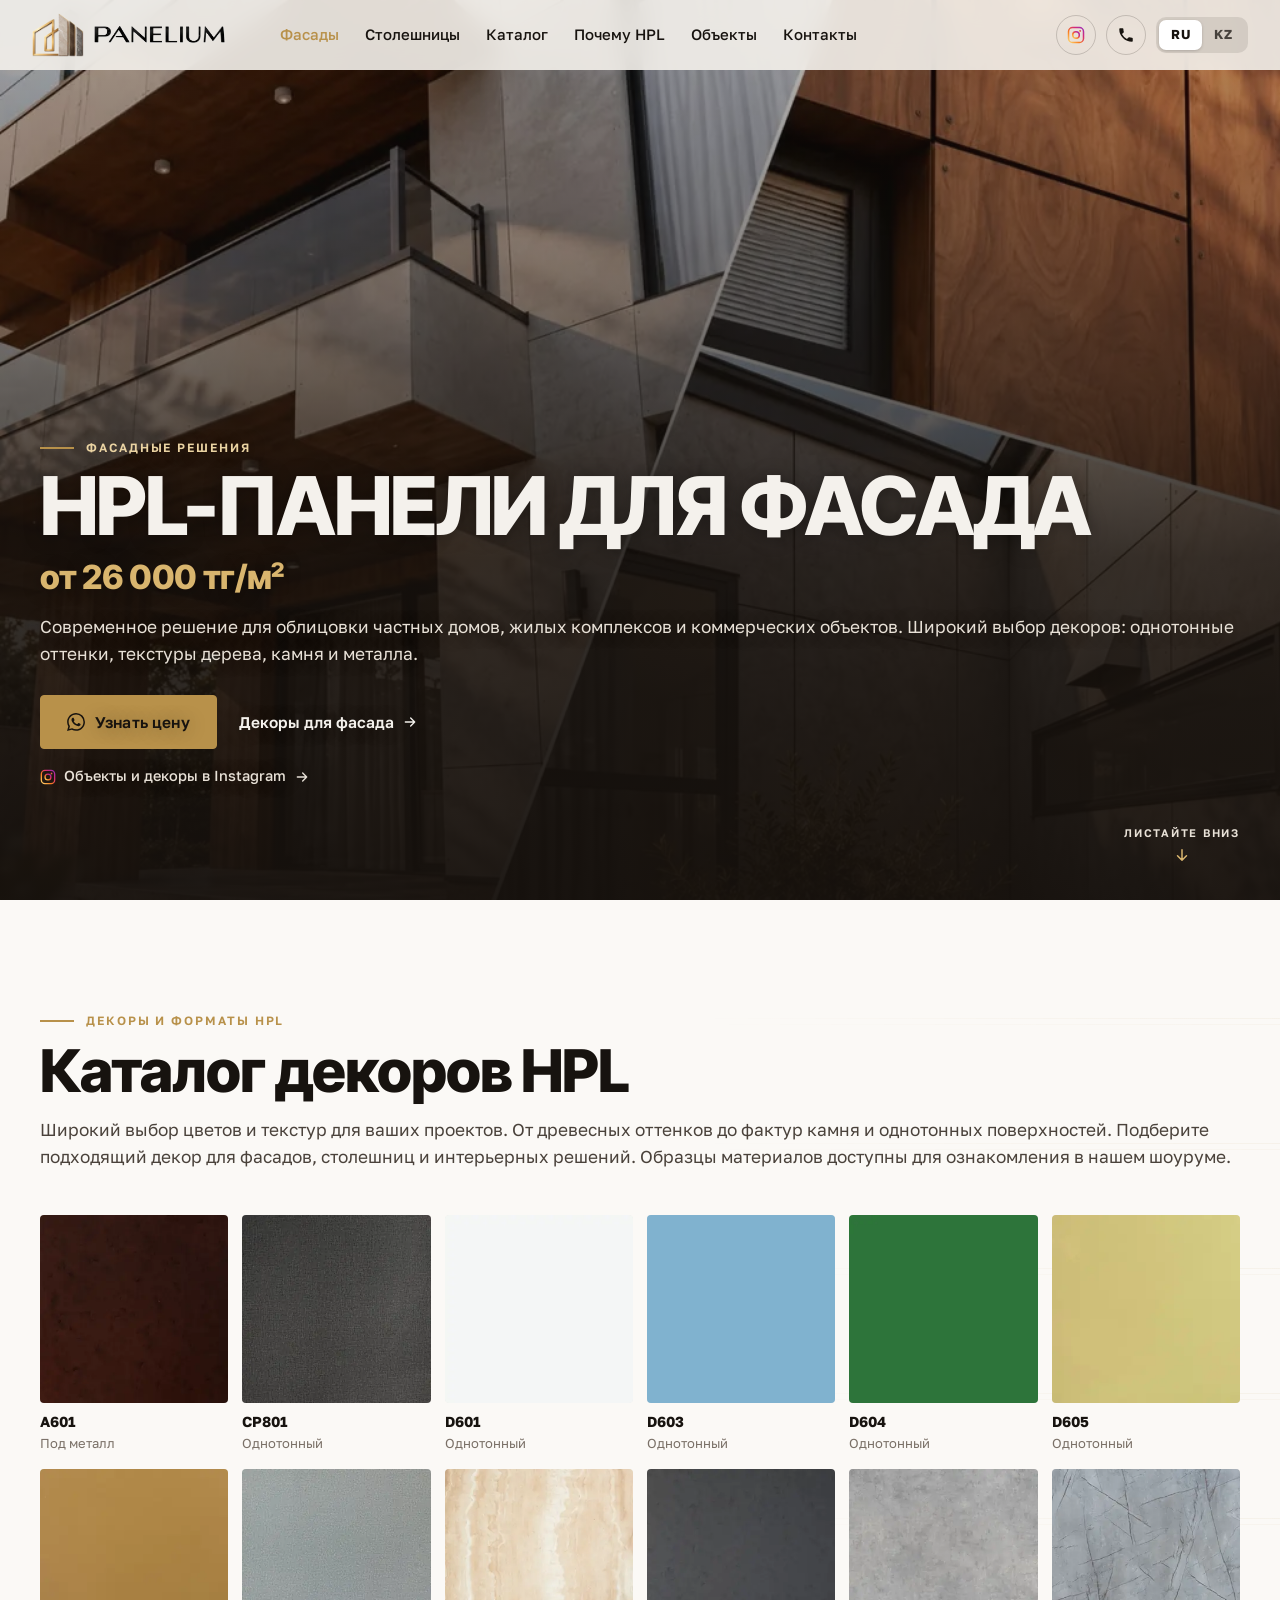
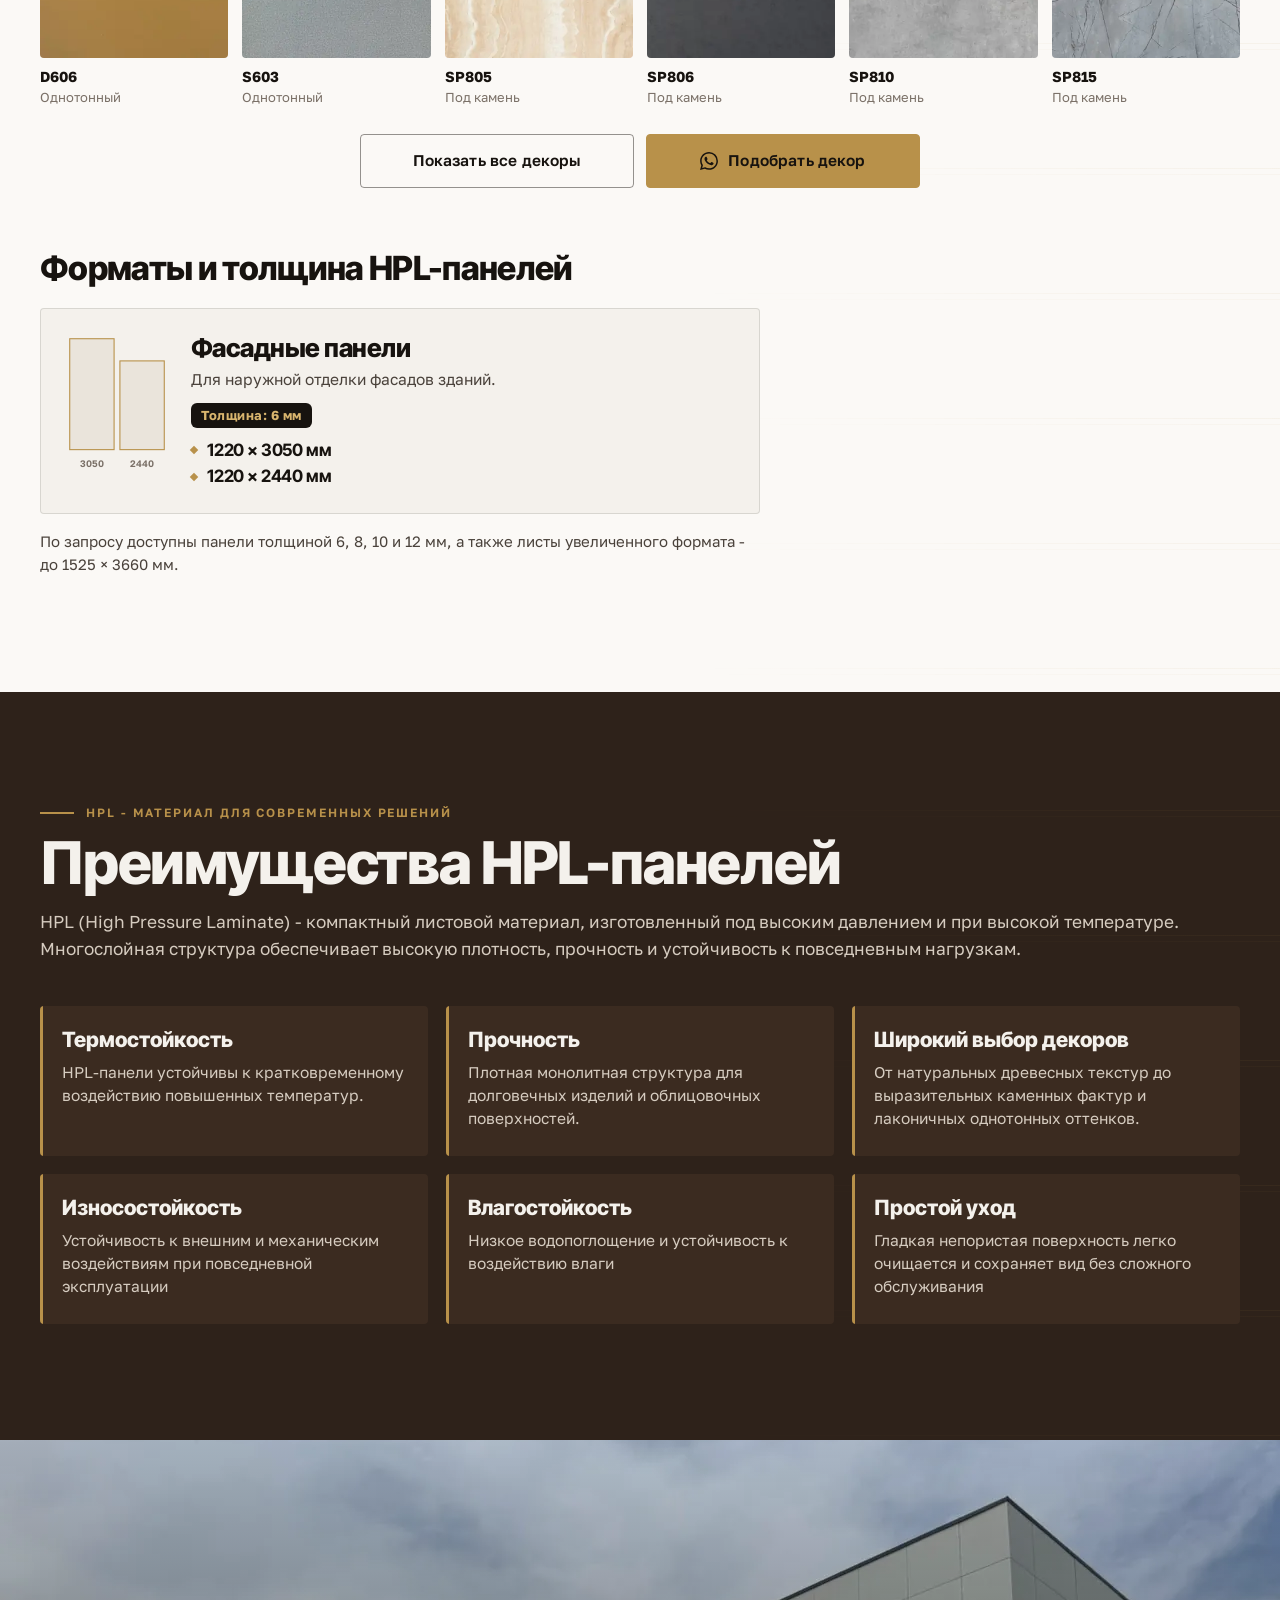
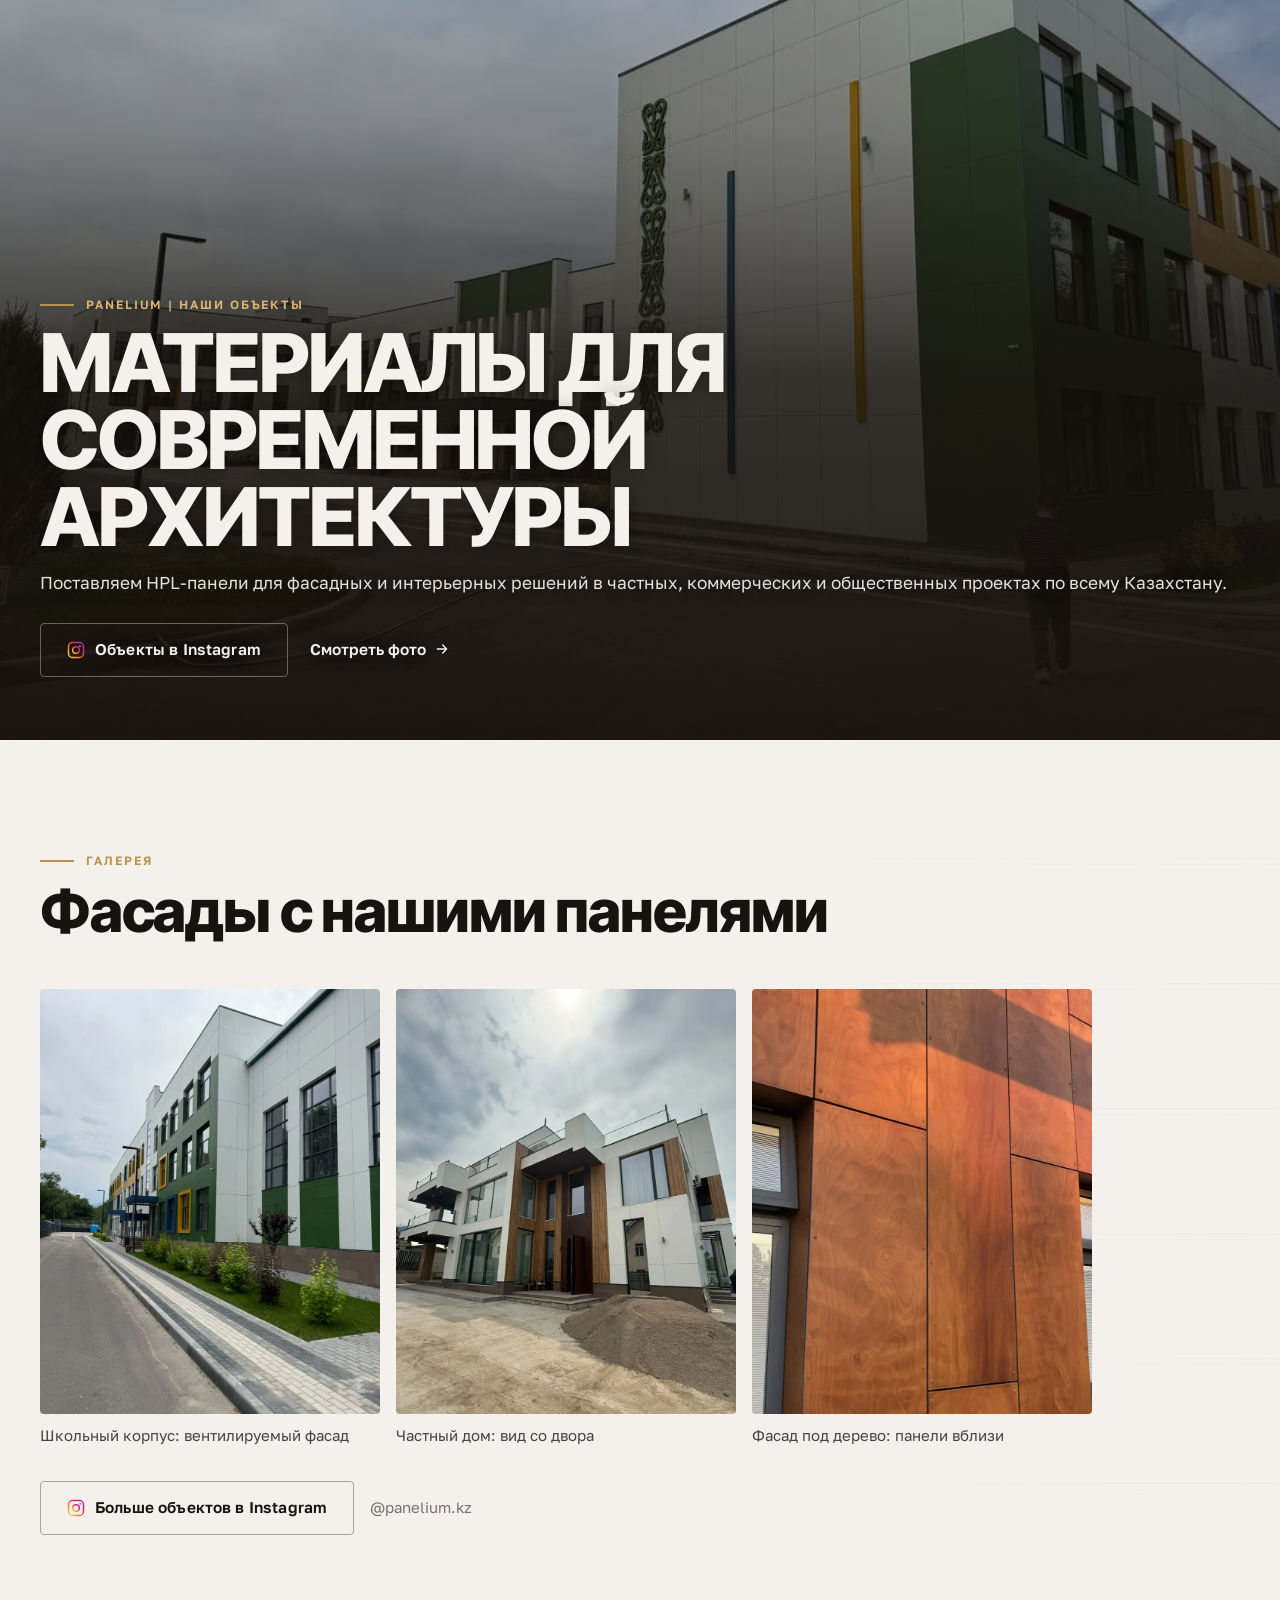
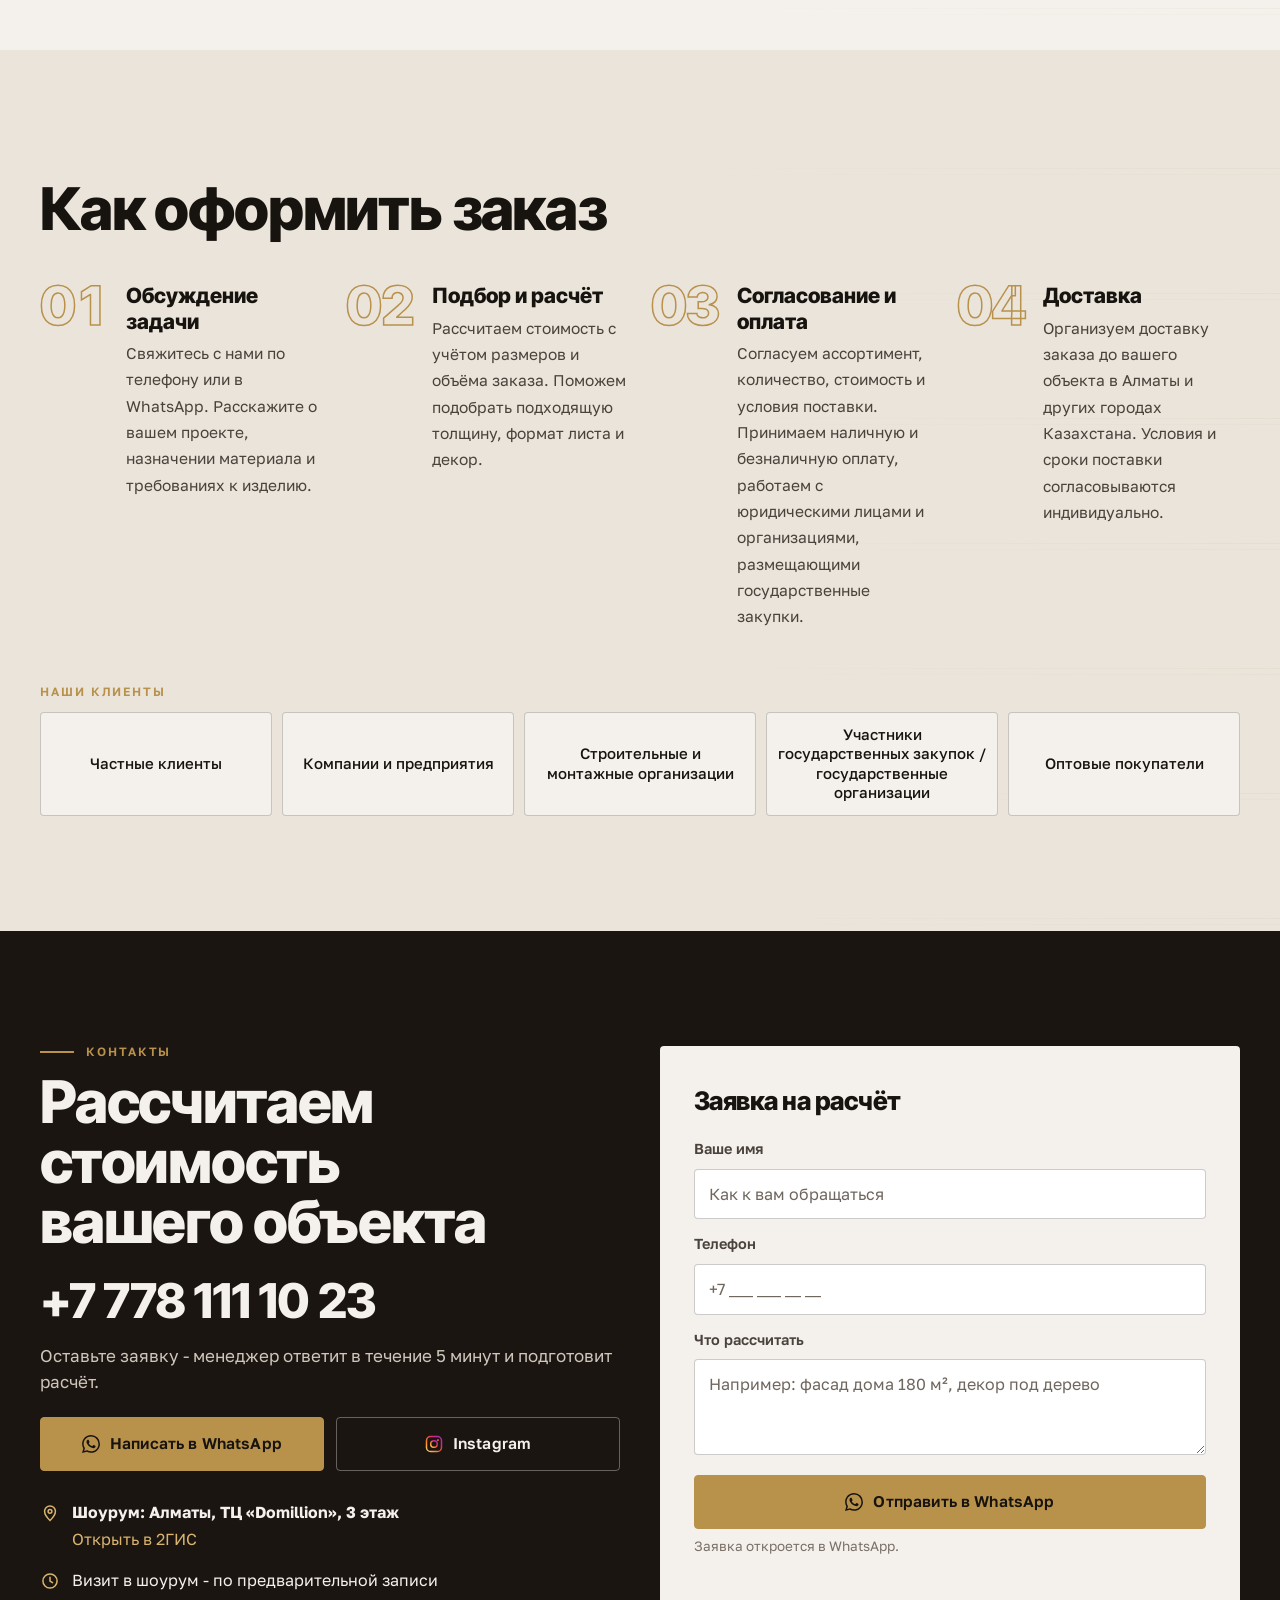
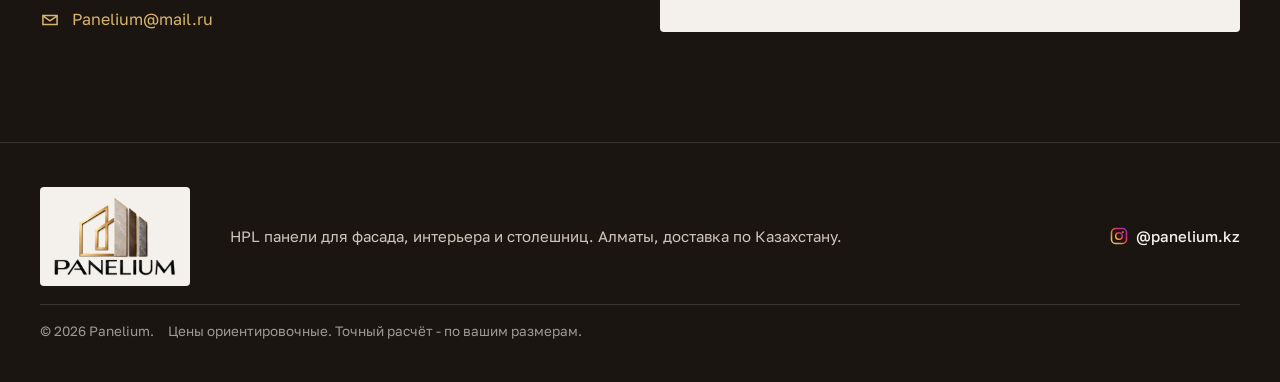
==== commit ea7eb91a: "Декоры перед преимуществами, без блока среза и бегущей строки, галерея сокращена до фото клиента" ====
--- a/fasad/index.html
+++ b/fasad/index.html
@@ -28,7 +28,7 @@
 <link rel="stylesheet" href="https://fonts.googleapis.com/css2?family=Inter+Tight:wght@500;800&family=Golos+Text:wght@400;500;600&display=swap">
 <link rel="preload" as="image" href="../assets/img/fasad-kollazh-wide.webp" media="(min-width: 761px)" fetchpriority="high">
 <link rel="preload" as="image" href="../assets/img/fasad-kollazh-tall.webp" media="(max-width: 760px)" fetchpriority="high">
-<link rel="stylesheet" href="../styles.css?v=20261016-6">
+<link rel="stylesheet" href="../styles.css?v=20261017-1">
 <script type="application/ld+json">
 {
   "@context": "https://schema.org",
@@ -73,7 +73,7 @@
   <symbol id="ic-clock" viewBox="0 0 24 24"><circle cx="12" cy="12" r="8.5" fill="none" stroke="currentColor" stroke-width="1.8"/><path fill="none" stroke="currentColor" stroke-width="1.8" stroke-linecap="round" d="M12 7.5V12l3 2"/></symbol>
 </svg>
 
-<a class="skip" href="#pochemu" data-i="skip">К содержанию</a>
+<a class="skip" href="#dekory" data-i="skip">К содержанию</a>
 
 <header class="hdr" id="hdr">
   <div class="hdr-in">
@@ -84,8 +84,8 @@
     <nav class="nav" aria-label="Разделы сайта" data-i-aria="nav.aria">
       <a href="../fasad/" aria-current="page" data-i="nav.fasad">Фасады</a>
       <a href="../stoleshnitsy/" data-i="nav.stol">Столешницы</a>
+      <a href="#dekory" data-i="nav.katalog">Каталог</a>
       <a href="#pochemu" data-i="nav.hpl">Почему HPL</a>
-      <a href="#dekory" data-i="nav.katalog">Каталог</a>
       <a href="#raboty" data-i="nav.obekty">Объекты</a>
       <a href="#kontakty" data-i="nav.kontakty">Контакты</a>
     </nav>
@@ -105,8 +105,8 @@
   <nav class="menu-in" aria-label="Мобильное меню" data-i-aria="menu.nav">
     <a href="../fasad/" aria-current="page" data-i="m.fasad">HPL для фасада</a>
     <a href="../stoleshnitsy/" data-i="m.stol">HPL для столешниц</a>
+    <a href="#dekory" data-i="m.dekor">Декоры и размеры</a>
     <a href="#pochemu" data-i="m.hpl">Почему HPL</a>
-    <a href="#dekory" data-i="m.dekor">Декоры и размеры</a>
     <a href="#raboty" data-i="m.obekty">Объекты</a>
     <a href="#kak" data-i="m.kak">Как купить</a>
     <a href="#kontakty" data-i="m.kontakty">Контакты и шоурум</a>
@@ -143,49 +143,10 @@
         <a class="iglink" href="https://www.instagram.com/panelium.kz/" target="_blank" rel="noopener"><svg width="16" height="16"><use href="#ic-ig"/></svg><span data-i="hero.ig">Объекты и декоры в Instagram</span><svg class="arr-i" width="16" height="16"><use href="#ic-arr"/></svg></a>
       </div>
     </div>
-    <a class="cue" id="cue" href="#pochemu"><span data-i="scroll">Листайте вниз</span><svg width="18" height="18"><use href="#ic-arr"/></svg></a>
-    <div class="ribbon" aria-hidden="true">
-      <div class="ribbon-track">
-        <span data-i="rb.0">HPL панели для интерьера и экстерьера</span><span data-i="rb.1">Фасады</span><span data-i="rb.2">Столешницы</span><span data-i="rb.3">Перегородки</span><span data-i="rb.4">Панели для интерьера</span><span data-i="rb.5">Кухонные фартуки</span><span data-i="rb.6">Мебель для террас</span><span data-i="rb.7">Однотонные и фактурные декоры</span>
-        <span data-i="rb.0">HPL панели для интерьера и экстерьера</span><span data-i="rb.1">Фасады</span><span data-i="rb.2">Столешницы</span><span data-i="rb.3">Перегородки</span><span data-i="rb.4">Панели для интерьера</span><span data-i="rb.5">Кухонные фартуки</span><span data-i="rb.6">Мебель для террас</span><span data-i="rb.7">Однотонные и фактурные декоры</span>
-        <span data-i="rb.0">HPL панели для интерьера и экстерьера</span><span data-i="rb.1">Фасады</span><span data-i="rb.2">Столешницы</span><span data-i="rb.3">Перегородки</span><span data-i="rb.4">Панели для интерьера</span><span data-i="rb.5">Кухонные фартуки</span><span data-i="rb.6">Мебель для террас</span><span data-i="rb.7">Однотонные и фактурные декоры</span>
-        <span data-i="rb.0">HPL панели для интерьера и экстерьера</span><span data-i="rb.1">Фасады</span><span data-i="rb.2">Столешницы</span><span data-i="rb.3">Перегородки</span><span data-i="rb.4">Панели для интерьера</span><span data-i="rb.5">Кухонные фартуки</span><span data-i="rb.6">Мебель для террас</span><span data-i="rb.7">Однотонные и фактурные декоры</span>
-      </div>
-    </div>
+    <a class="cue" id="cue" href="#dekory"><span data-i="scroll">Листайте вниз</span><svg width="18" height="18"><use href="#ic-arr"/></svg></a>
   </section>
 </div>
 
-
-<!-- ПОЧЕМУ HPL -->
-<section class="sec sec-hpl t-brown" id="pochemu" data-theme="dark">
-  <div class="wrap">
-    <div class="head rv">
-      <p class="kick"><span class="dash"></span><span data-i="h.kick">HPL - материал для современных решений</span></p>
-      <h2 data-i="h.h2">Преимущества HPL-панелей</h2>
-      <p class="lead" data-i="h.lead">HPL (High Pressure Laminate) - компактный листовой материал, изготовленный под высоким давлением и при высокой температуре. Многослойная структура обеспечивает высокую плотность, прочность и устойчивость к повседневным нагрузкам.</p>
-    </div>
-    <div class="bt-tiles rv">
-        <div class="tile"><b data-i="h.f1">Термостойкость</b><span data-i="h.f1t">HPL-панели устойчивы к кратковременному воздействию повышенных температур.</span></div>
-        <div class="tile"><b data-i="h.f2">Прочность</b><span data-i="h.f2t">Плотная монолитная структура для долговечных изделий и облицовочных поверхностей.</span></div>
-        <div class="tile"><b data-i="h.f3">Широкий выбор декоров</b><span data-i="h.f3t">От натуральных древесных текстур до выразительных каменных фактур и лаконичных однотонных оттенков.</span></div>
-        <div class="tile"><b data-i="h.t1">Износостойкость</b><span data-i="h.t1t">Устойчивость к внешним и механическим воздействиям при повседневной эксплуатации</span></div>
-        <div class="tile"><b data-i="h.t2">Влагостойкость</b><span data-i="h.t2t">Низкое водопоглощение и устойчивость к воздействию влаги</span></div>
-        <div class="tile"><b data-i="h.t3">Простой уход</b><span data-i="h.t3t">Гладкая непористая поверхность легко очищается и сохраняет вид без сложного обслуживания</span></div>
-    </div>
-  </div>
-</section>
-
-<!-- СРЕЗ -->
-<section class="sec sec-srez" id="srez" data-theme="light">
-  <div class="wrap srez-in">
-    <div class="srez-txt rv">
-      <p class="kick"><span class="dash"></span><span data-i="sr.kick">Живое фото с нашего склада</span></p>
-      <h2 data-i="sr.h2">HPL-панели в разрезе</h2>
-      <p class="lead" data-i="sr.lead">Показываем, как выглядят наши панели в разрезе. Прочный, плотный и долговечный материал для ваших проектов.</p>
-    </div>
-    <figure class="srez-ph rv"><img src="../assets/img/hpl-srez.webp" width="1000" height="639" alt="HPL панели в разрезе на складе Panelium: видна слоистая структура" data-i-alt="h.f2a" loading="lazy" decoding="async"></figure>
-  </div>
-</section>
 
 <!-- ДЕКОРЫ И РАЗМЕРЫ -->
 <section class="sec sec-dekor" id="dekory" data-theme="light">
@@ -259,6 +220,25 @@
   </div>
 </section>
 
+<!-- ПОЧЕМУ HPL -->
+<section class="sec sec-hpl t-brown" id="pochemu" data-theme="dark">
+  <div class="wrap">
+    <div class="head rv">
+      <p class="kick"><span class="dash"></span><span data-i="h.kick">HPL - материал для современных решений</span></p>
+      <h2 data-i="h.h2">Преимущества HPL-панелей</h2>
+      <p class="lead" data-i="h.lead">HPL (High Pressure Laminate) - компактный листовой материал, изготовленный под высоким давлением и при высокой температуре. Многослойная структура обеспечивает высокую плотность, прочность и устойчивость к повседневным нагрузкам.</p>
+    </div>
+    <div class="bt-tiles rv">
+        <div class="tile"><b data-i="h.f1">Термостойкость</b><span data-i="h.f1t">HPL-панели устойчивы к кратковременному воздействию повышенных температур.</span></div>
+        <div class="tile"><b data-i="h.f2">Прочность</b><span data-i="h.f2t">Плотная монолитная структура для долговечных изделий и облицовочных поверхностей.</span></div>
+        <div class="tile"><b data-i="h.f3">Широкий выбор декоров</b><span data-i="h.f3t">От натуральных древесных текстур до выразительных каменных фактур и лаконичных однотонных оттенков.</span></div>
+        <div class="tile"><b data-i="h.t1">Износостойкость</b><span data-i="h.t1t">Устойчивость к внешним и механическим воздействиям при повседневной эксплуатации</span></div>
+        <div class="tile"><b data-i="h.t2">Влагостойкость</b><span data-i="h.t2t">Низкое водопоглощение и устойчивость к воздействию влаги</span></div>
+        <div class="tile"><b data-i="h.t3">Простой уход</b><span data-i="h.t3t">Гладкая непористая поверхность легко очищается и сохраняет вид без сложного обслуживания</span></div>
+    </div>
+  </div>
+</section>
+
 <!-- ОБЪЕКТЫ (плита) -->
 <div class="pw" id="obekty">
   <section class="plate pl-photo t-night" data-theme="dark">
@@ -299,12 +279,9 @@
   </div>
   <div class="rail-wrap">
     <div class="rail" id="rail-obj" tabindex="0" aria-label="Фотографии объектов" data-i-aria="rail.aria">
-      <figure class="obj"><img src="../assets/img/obj-dom-1.webp" width="900" height="1125" alt="Частный дом: белый фасад со вставками HPL под дерево" data-i-alt="r.1a" loading="lazy" decoding="async"><figcaption data-i="r.1">Частный дом: вставки под дерево</figcaption></figure>
-      <figure class="obj"><img src="../assets/img/obj-school-1.webp" width="900" height="1125" alt="Фасад школы: белые HPL панели с зелёными и жёлтыми акцентами" data-i-alt="r.2a" loading="lazy" decoding="async"><figcaption data-i="r.2">Школа: цветные акценты на фасаде</figcaption></figure>
+      <figure class="obj"><img src="../assets/img/obj-school-4.webp" width="900" height="1125" alt="Вентилируемый фасад школьного корпуса из HPL панелей" data-i-alt="r.6a" loading="lazy" decoding="async"><figcaption data-i="r.6">Школьный корпус: вентилируемый фасад</figcaption></figure>
       <figure class="obj"><img src="../assets/img/obj-dom-2.webp" width="900" height="1125" alt="Угол частного дома с фасадом из HPL панелей" data-i-alt="r.3a" loading="lazy" decoding="async"><figcaption data-i="r.3">Частный дом: вид со двора</figcaption></figure>
-      <figure class="obj"><img src="../assets/img/obj-school-2.webp" width="900" height="1125" alt="Фасад спорткомплекса школы с фигурой футболиста из HPL" data-i-alt="r.4a" loading="lazy" decoding="async"><figcaption data-i="r.4">Спорткомплекс: фигура из панелей</figcaption></figure>
-      <figure class="obj"><img src="../assets/img/obj-dom-3.webp" width="900" height="1125" alt="Вентилируемый фасад школьного корпуса из HPL панелей" data-i-alt="r.6a" loading="lazy" decoding="async"><figcaption data-i="r.6">Школьный корпус: вентилируемый фасад</figcaption></figure>
-      <figure class="obj"><img src="../assets/img/obj-school-3.webp" width="900" height="1125" alt="Входная группа частного дома с HPL панелями под дерево" data-i-alt="r.5a" loading="lazy" decoding="async"><figcaption data-i="r.5">Частный дом: входная группа</figcaption></figure>
+      <figure class="obj"><img src="../assets/img/obj-wood-1.webp" width="900" height="1125" alt="Фасад из HPL панелей под дерево крупным планом" data-i-alt="r.7a" loading="lazy" decoding="async"><figcaption data-i="r.7">Фасад под дерево: панели вблизи</figcaption></figure>
     </div>
   </div>
   <div class="wrap">
@@ -397,6 +374,6 @@
   <a class="st-ig" href="https://www.instagram.com/panelium.kz/" target="_blank" rel="noopener" aria-label="Instagram Panelium" data-i-aria="ig.aria"><svg width="20" height="20"><use href="#ic-ig"/></svg></a>
 </div>
 
-<script src="../script.js?v=20261016-6" defer></script>
+<script src="../script.js?v=20261017-1" defer></script>
 </body>
 </html>
--- a/styles.css
+++ b/styles.css
@@ -151,13 +151,8 @@
 .iglink svg{display:block}
 .iglink .arr-i{transition:transform .2s}
 .iglink:hover .arr-i{transform:translateX(3px)}
-.ribbon{position:absolute;left:0;right:0;bottom:0;z-index:4;height:48px;border-top:1px solid rgba(244,241,236,.14);background:rgba(27,21,17,.55);backdrop-filter:blur(8px);-webkit-backdrop-filter:blur(8px);overflow:hidden;display:flex;align-items:center}
-.ribbon-track{display:flex;width:max-content;animation:ribbon 48s linear infinite}
-.ribbon-track span{flex:0 0 auto;padding:0 28px;font:600 12px/1 var(--ft);letter-spacing:.16em;text-transform:uppercase;color:#D6CCC0;position:relative;white-space:nowrap}
-.ribbon-track span::after{content:"";position:absolute;right:-3px;top:50%;width:6px;height:6px;margin-top:-3px;background:var(--gold);transform:rotate(45deg)}
-@keyframes ribbon{to{transform:translateX(-50%)}}
 /* подсказка «листайте вниз»: первый экран героя длиннее окна, без неё неясно, что дальше есть контент */
-.cue{position:absolute;z-index:5;right:max(var(--gut),calc((100vw - 1200px)/2));bottom:calc(48px + 18px);display:flex;flex-direction:column;align-items:center;gap:8px;font:600 11px/1 var(--ft);letter-spacing:.16em;text-transform:uppercase;color:#E8E1D7;transition:opacity .4s}
+.cue{position:absolute;z-index:5;right:max(var(--gut),calc((100vw - 1200px)/2));bottom:clamp(20px,4svh,40px);display:flex;flex-direction:column;align-items:center;gap:8px;font:600 11px/1 var(--ft);letter-spacing:.16em;text-transform:uppercase;color:#E8E1D7;transition:opacity .4s}
 .cue svg{transform:rotate(90deg);color:var(--gold2);animation:cue 1.8s cubic-bezier(.45,0,.55,1) infinite}
 .cue:hover{color:#fff}
 .cue.off{opacity:0;pointer-events:none}
@@ -335,7 +330,6 @@
 /* ---------- казахский: подбор кегля ---------- */
 html[lang="kk"] #h1 .l1{letter-spacing:-.025em}
 html[lang="kk"] .plate h2,html[lang="kk"] .sub-h1{letter-spacing:-.02em}
-html[lang="kk"] .ribbon-track{animation-duration:60s}
 
 /* ---------- мобильные правки ---------- */
 @media (max-width:760px){
@@ -354,11 +348,9 @@
   .hero-txt .cta .btn{width:100%}
   .kick{font-size:11px}
   .head h2{font-size:clamp(30px,8.5vw,44px)}
-  .ribbon{height:42px}
-  .cue{right:auto;left:50%;bottom:calc(42px + 14px);translate:-50% 0}
+  .cue{right:auto;left:50%;bottom:16px;translate:-50% 0}
   /* плавность на телефоне: без размытия под шапкой и лентами */
   .hdr{background:rgba(244,241,236,.97);backdrop-filter:none;-webkit-backdrop-filter:none}
-  .ribbon{background:rgba(27,21,17,.86);backdrop-filter:none;-webkit-backdrop-filter:none}
   .sticky{backdrop-filter:none;-webkit-backdrop-filter:none;background:rgba(27,21,17,.97)}
 }
 @media (max-width:420px){
@@ -368,7 +360,6 @@
 /* ---------- reduced motion ---------- */
 @media (prefers-reduced-motion:reduce){
   html{scroll-behavior:auto}
-  .ribbon-track{animation:none}
   .cue svg{animation:none}
   .rv,.plate .txt>*{opacity:1;transform:none;transition:none}
   .plate{transition:none}
@@ -376,13 +367,6 @@
 }
 
 /* Срез панелей */
-.sec-srez{background:var(--paper2)}
-.srez-in{display:grid;grid-template-columns:minmax(0,5fr) minmax(0,7fr);gap:clamp(28px,5vw,72px);align-items:center}
-.srez-txt h2{margin-top:14px;font-size:clamp(32px,4.6vw,60px);text-wrap:balance}
-.srez-txt .lead{margin-top:18px}
-.srez-ph{margin:0;border-radius:var(--rad);overflow:hidden}
-.srez-ph img{display:block;width:100%;height:auto;aspect-ratio:1000/639;object-fit:cover}
-@media (max-width:900px){.srez-in{grid-template-columns:minmax(0,1fr)}.srez-ph{order:-1}.srez-txt h2{font-size:clamp(30px,8.5vw,44px)}}
 
 /* одна карточка формата на страницах фасада и столешниц */
 .sz-row.sz-one{grid-template-columns:minmax(0,1fr);max-width:720px}
